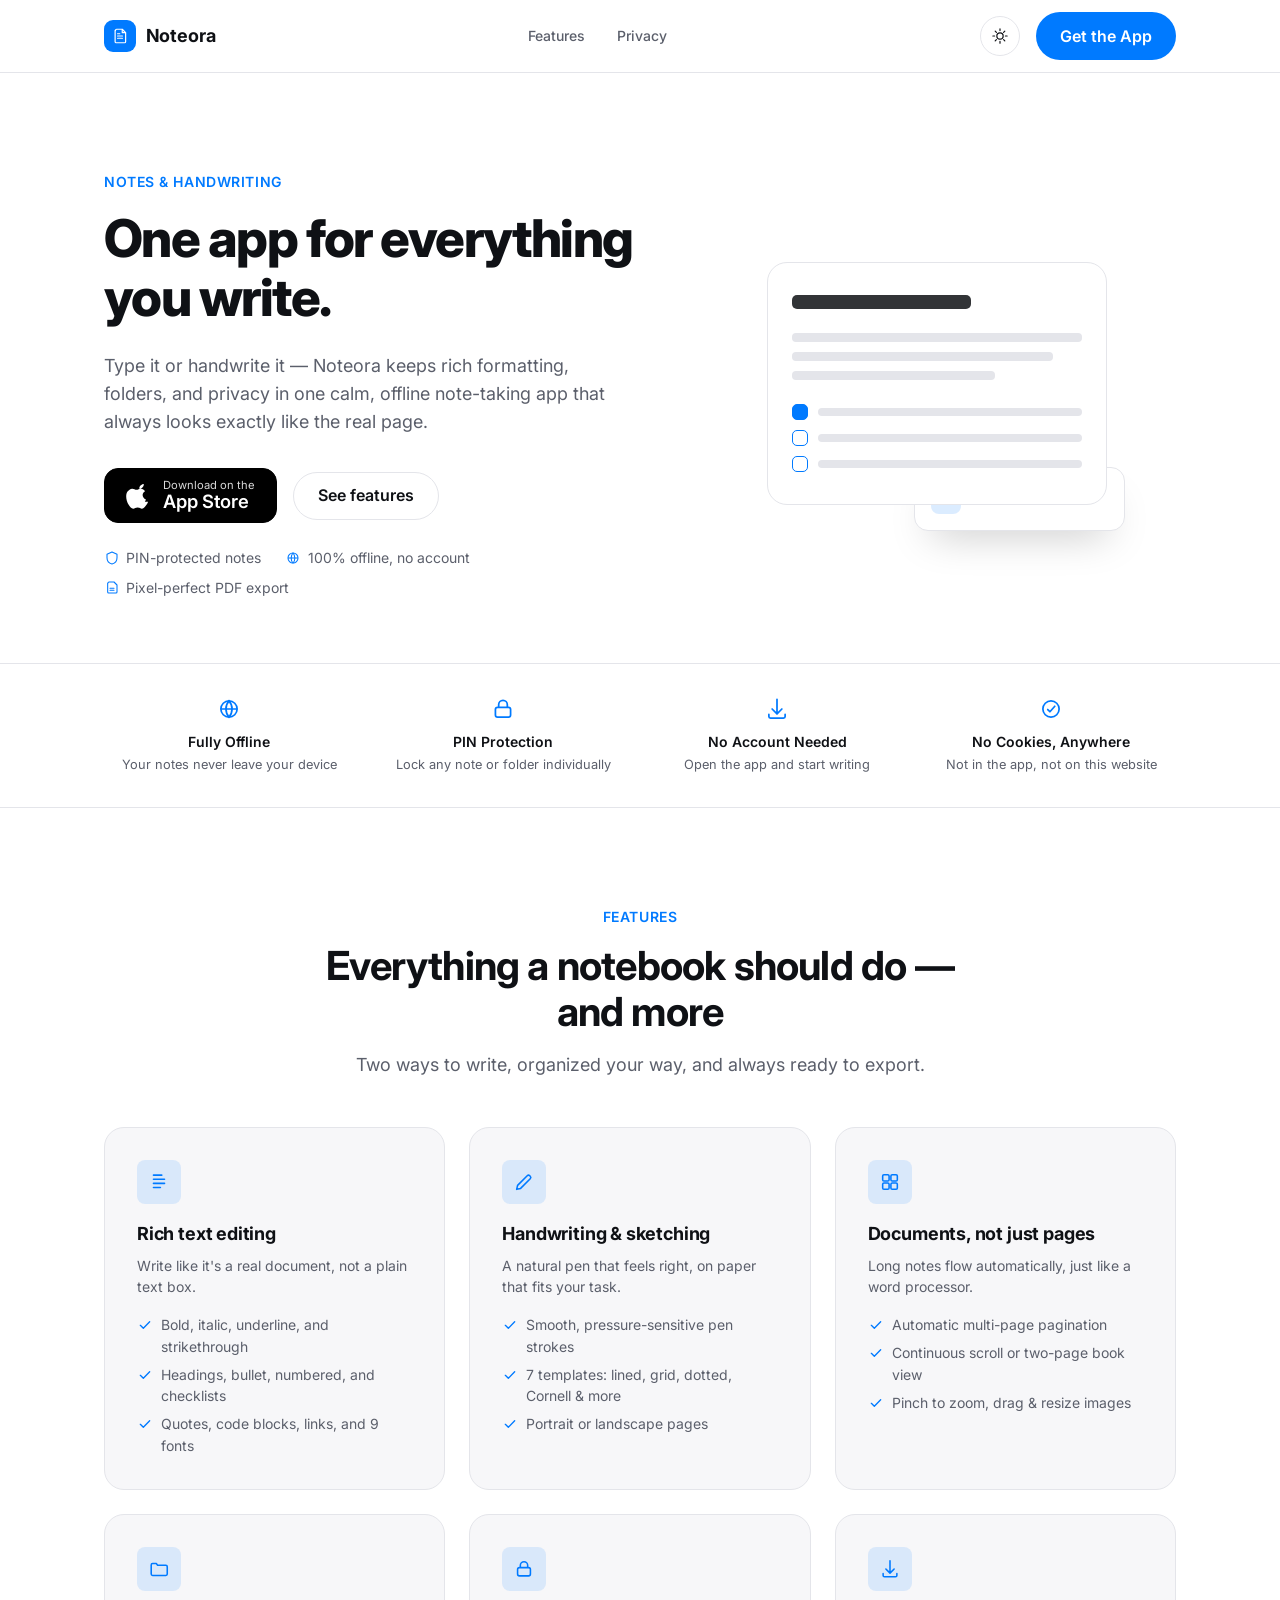
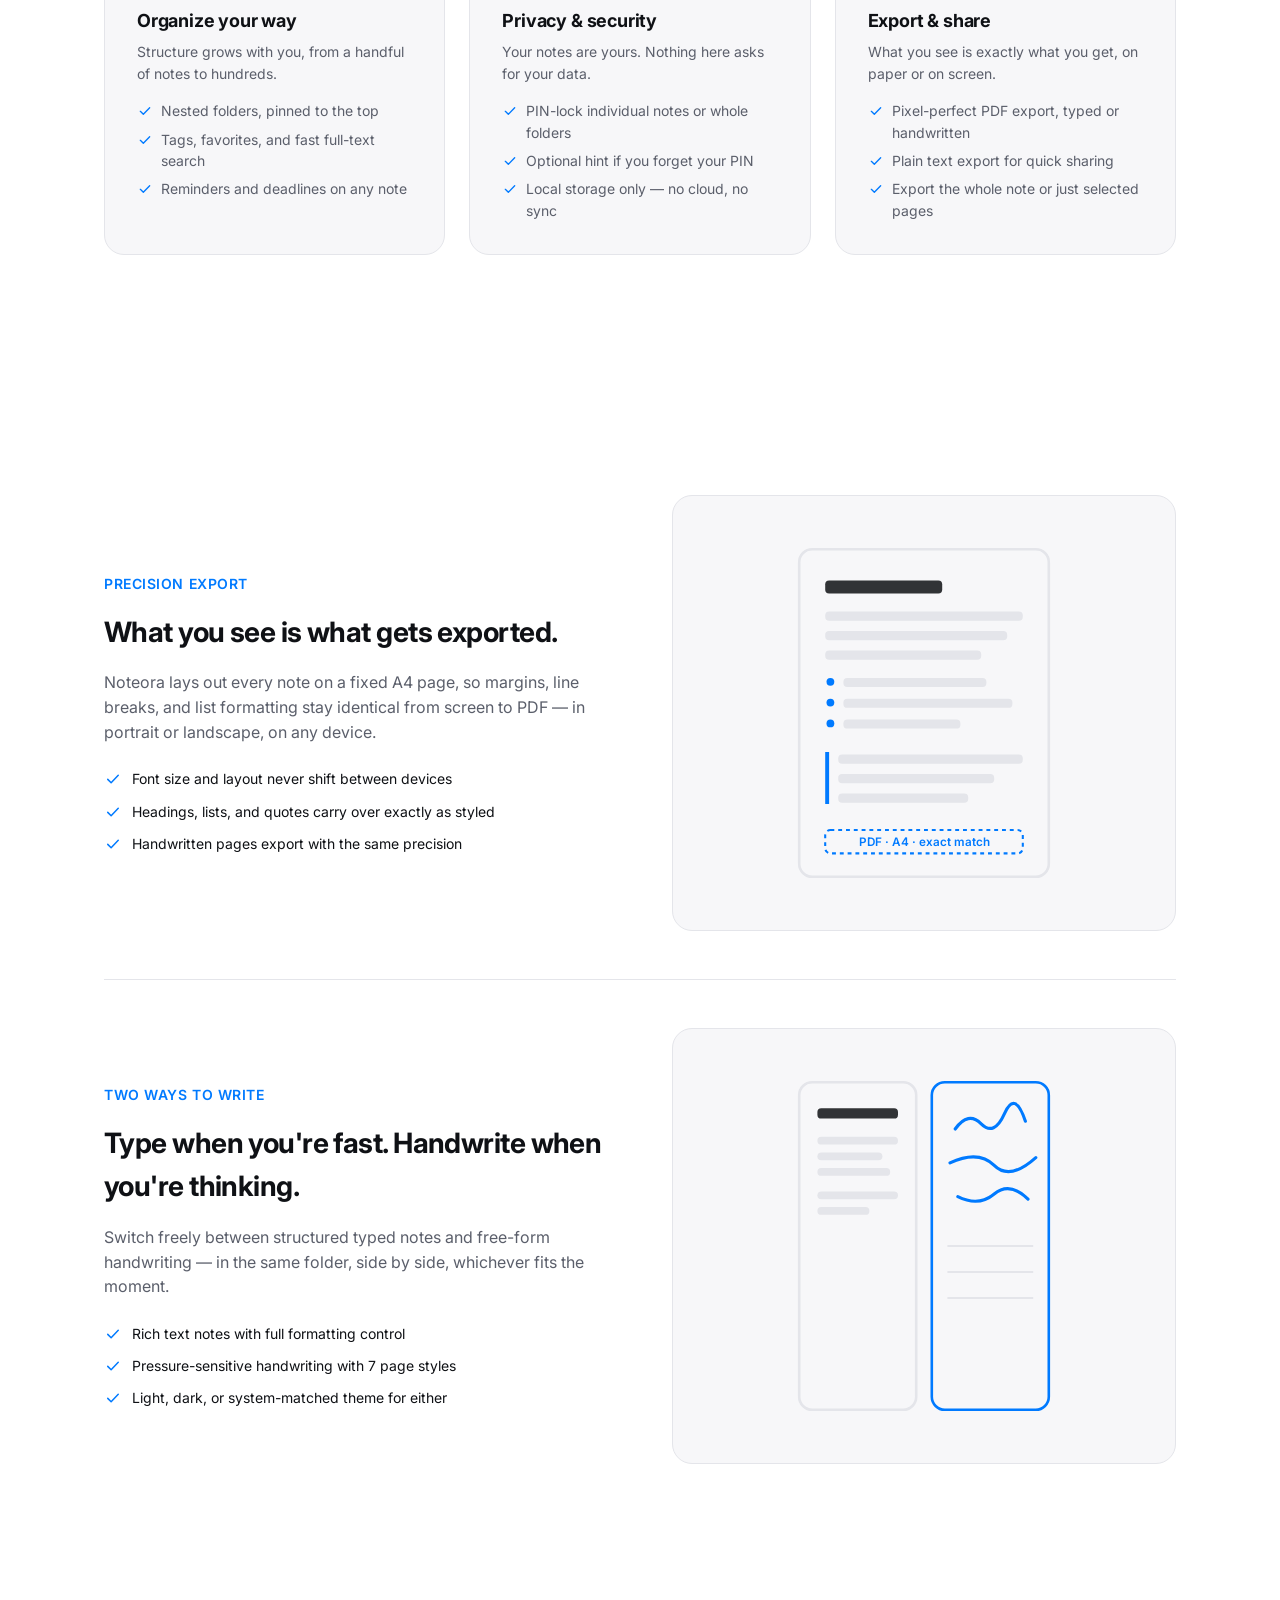
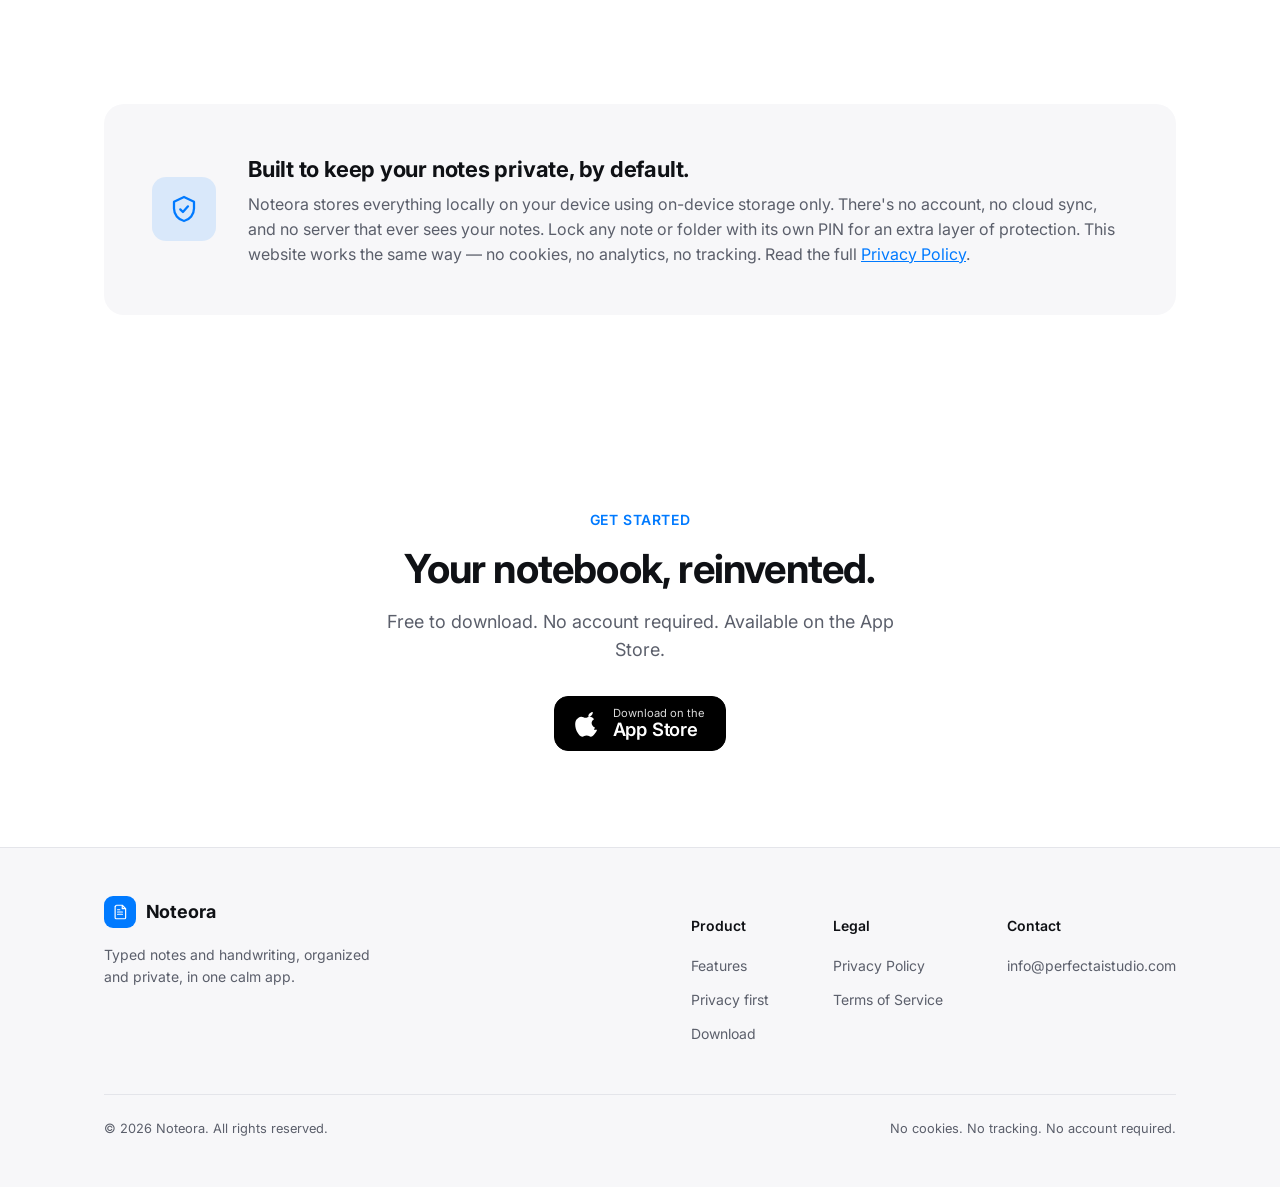
==== website/index.html @ 9fbb55bf "Add files via upload" ====
<!DOCTYPE html>
<html lang="en">
<head>
  <meta charset="UTF-8">
  <meta name="viewport" content="width=device-width, initial-scale=1">
  <title>Noteora — Notes & Handwriting, Done Right</title>
  <meta name="description" content="Noteora is a private, offline note-taking app for typed notes and handwriting. Rich formatting, folders, PIN protection, and pixel-perfect PDF export. No account, no cloud, no cookies.">
  <link rel="preconnect" href="https://fonts.googleapis.com">
  <link rel="preconnect" href="https://fonts.gstatic.com" crossorigin>
  <link href="https://fonts.googleapis.com/css2?family=Inter:wght@400;500;600;700;800&display=swap" rel="stylesheet">
  <link rel="stylesheet" href="css/style.css">
  <link rel="icon" href="data:,">
</head>
<body>
  <a class="skip-link" href="#main">Skip to content</a>

  <header class="site-header">
    <div class="container nav">
      <a class="brand" href="index.html" aria-label="Noteora home">
        <span class="mark" aria-hidden="true">
          <svg width="18" height="18" viewBox="0 0 24 24" fill="none" xmlns="http://www.w3.org/2000/svg">
            <path d="M6 4.5C6 3.67 6.67 3 7.5 3H15l4.5 4.5V19.5c0 .83-.67 1.5-1.5 1.5h-11c-.83 0-1.5-.67-1.5-1.5v-15Z" stroke="currentColor" stroke-width="1.6" stroke-linejoin="round"/>
            <path d="M15 3v4.5h4.5" stroke="currentColor" stroke-width="1.6" stroke-linejoin="round"/>
            <path d="M8.75 12h6.5M8.75 15h6.5M8.75 9h3" stroke="currentColor" stroke-width="1.6" stroke-linecap="round"/>
          </svg>
        </span>
        Noteora
      </a>

      <nav class="nav-links" aria-label="Primary">
        <a href="#features">Features</a>
        <a href="#privacy">Privacy</a>
      </nav>

      <div class="nav-actions">
        <button class="theme-toggle" data-theme-toggle type="button" aria-label="Toggle dark mode">
          <svg class="icon-sun" width="18" height="18" viewBox="0 0 24 24" fill="none" xmlns="http://www.w3.org/2000/svg"><circle cx="12" cy="12" r="4.2" stroke="currentColor" stroke-width="1.6"/><path d="M12 2.5v2.3M12 19.2v2.3M21.5 12h-2.3M4.8 12H2.5M18.4 5.6l-1.6 1.6M7.2 16.8l-1.6 1.6M18.4 18.4l-1.6-1.6M7.2 7.2 5.6 5.6" stroke="currentColor" stroke-width="1.6" stroke-linecap="round"/></svg>
          <svg class="icon-moon" width="18" height="18" viewBox="0 0 24 24" fill="none" xmlns="http://www.w3.org/2000/svg"><path d="M20 14.5A8.5 8.5 0 1 1 9.5 4a7 7 0 0 0 10.5 10.5Z" stroke="currentColor" stroke-width="1.6" stroke-linejoin="round"/></svg>
        </button>
        <a class="btn btn-primary" href="#download">Get the App</a>
        <button class="nav-toggle" data-nav-toggle type="button" aria-label="Open menu" aria-expanded="false">
          <svg width="20" height="20" viewBox="0 0 24 24" fill="none" xmlns="http://www.w3.org/2000/svg"><path d="M4 6h16M4 12h16M4 18h16" stroke="currentColor" stroke-width="1.8" stroke-linecap="round"/></svg>
        </button>
      </div>
    </div>
  </header>

  <main id="main">

    <!-- ============================== HERO ============================== -->
    <section class="hero">
      <div class="container hero-grid">
        <div class="hero-copy">
          <span class="eyebrow">Notes &amp; Handwriting</span>
          <h1>One app for everything you write.</h1>
          <p class="hero-sub">
            Type it or handwrite it — Noteora keeps rich formatting, folders, and privacy
            in one calm, offline note-taking app that always looks exactly like the real page.
          </p>

          <div class="hero-actions" id="download">
            <a class="store-badge" href="#" aria-label="Download Noteora on the App Store">
              <svg width="26" height="26" viewBox="0 0 24 24" fill="currentColor" xmlns="http://www.w3.org/2000/svg" aria-hidden="true">
                <path d="M16.365 1.43c0 1.14-.475 2.05-1.19 2.71-.79.73-1.86 1.29-2.9 1.2-.13-1.09.47-2.25 1.15-2.94.79-.8 2.02-1.38 2.94-1.4.02.14.001.28 0 .43ZM20.4 17.2c-.55 1.27-.82 1.83-1.53 2.95-.99 1.56-2.39 3.5-4.12 3.51-1.54.02-1.94-1-4.03-.99-2.1.01-2.53 1.01-4.07.99-1.73-.02-3.06-1.77-4.05-3.33-2.77-4.35-3.07-9.46-1.36-12.18C2.4 6.4 3.99 5.23 5.7 5.2c1.63-.03 2.65 1.1 4.03 1.1 1.37 0 2.35-1.1 4.03-1.06 1.75.03 2.9.83 3.83 2.26-3.37 1.85-2.82 6.36.81 7.7-.36 1.05-.6 1.6-1 2.0Z"/>
              </svg>
              <span class="store-text">
                <small>Download on the</small>
                <strong>App Store</strong>
              </span>
            </a>
            <a class="btn btn-ghost" href="#features">See features</a>
          </div>

          <ul class="hero-meta">
            <li>
              <svg viewBox="0 0 24 24" fill="none" xmlns="http://www.w3.org/2000/svg"><path d="M12 3 4.5 6.5v5.2c0 4.4 3.1 8.3 7.5 9.3 4.4-1 7.5-4.9 7.5-9.3V6.5L12 3Z" stroke="currentColor" stroke-width="1.6" stroke-linejoin="round"/></svg>
              PIN-protected notes
            </li>
            <li>
              <svg viewBox="0 0 24 24" fill="none" xmlns="http://www.w3.org/2000/svg"><path d="M4.5 12a7.5 7.5 0 1 1 15 0 7.5 7.5 0 0 1-15 0Z" stroke="currentColor" stroke-width="1.6"/><path d="M4.5 12h15M12 4.5c1.8 2 2.8 4.8 2.8 7.5s-1 5.5-2.8 7.5c-1.8-2-2.8-4.8-2.8-7.5s1-5.5 2.8-7.5Z" stroke="currentColor" stroke-width="1.6"/></svg>
              100% offline, no account
            </li>
            <li>
              <svg viewBox="0 0 24 24" fill="none" xmlns="http://www.w3.org/2000/svg"><path d="M6 4.5c0-.83.67-1.5 1.5-1.5H15l4.5 4.5v10.5c0 .83-.67 1.5-1.5 1.5h-11c-.83 0-1.5-.67-1.5-1.5v-13.5Z" stroke="currentColor" stroke-width="1.6" stroke-linejoin="round"/><path d="M9 12.5h6M9 15.5h6" stroke="currentColor" stroke-width="1.6" stroke-linecap="round"/></svg>
              Pixel-perfect PDF export
            </li>
          </ul>
        </div>

        <div class="hero-visual" aria-hidden="true">
          <div class="mock-frame">
            <div class="mock-card">
              <div class="mock-title"></div>
              <div class="mock-line w-100"></div>
              <div class="mock-line w-90"></div>
              <div class="mock-line w-70"></div>
              <div class="mock-checklist">
                <div class="mock-check-item">
                  <span class="mock-check-box done"></span>
                  <span class="mock-check-line" style="width:60%"></span>
                </div>
                <div class="mock-check-item">
                  <span class="mock-check-box"></span>
                  <span class="mock-check-line" style="width:80%"></span>
                </div>
                <div class="mock-check-item">
                  <span class="mock-check-box"></span>
                  <span class="mock-check-line" style="width:45%"></span>
                </div>
              </div>
            </div>
            <div class="mock-card-2">
              <div class="pin-row">
                <span class="pin-icon">
                  <svg width="16" height="16" viewBox="0 0 24 24" fill="none" xmlns="http://www.w3.org/2000/svg"><rect x="5" y="10.5" width="14" height="9" rx="2" stroke="currentColor" stroke-width="1.6"/><path d="M8 10.5V8a4 4 0 0 1 8 0v2.5" stroke="currentColor" stroke-width="1.6"/></svg>
                </span>
                <span class="pin-copy">
                  <span class="t"></span>
                  <span class="s"></span>
                </span>
              </div>
            </div>
          </div>
        </div>
      </div>
    </section>

    <!-- ============================== TRUST BAR ============================== -->
    <section class="trust-bar">
      <div class="container trust-grid">
        <div class="trust-item">
          <svg viewBox="0 0 24 24" fill="none" xmlns="http://www.w3.org/2000/svg"><path d="M4.5 12a7.5 7.5 0 1 1 15 0 7.5 7.5 0 0 1-15 0Z" stroke="currentColor" stroke-width="1.6"/><path d="M4.5 12h15M12 4.5c1.8 2 2.8 4.8 2.8 7.5s-1 5.5-2.8 7.5c-1.8-2-2.8-4.8-2.8-7.5s1-5.5 2.8-7.5Z" stroke="currentColor" stroke-width="1.6"/></svg>
          <div class="t">Fully Offline</div>
          <div class="s">Your notes never leave your device</div>
        </div>
        <div class="trust-item">
          <svg viewBox="0 0 24 24" fill="none" xmlns="http://www.w3.org/2000/svg"><rect x="5" y="10.5" width="14" height="9" rx="2" stroke="currentColor" stroke-width="1.6"/><path d="M8 10.5V8a4 4 0 0 1 8 0v2.5" stroke="currentColor" stroke-width="1.6"/></svg>
          <div class="t">PIN Protection</div>
          <div class="s">Lock any note or folder individually</div>
        </div>
        <div class="trust-item">
          <svg viewBox="0 0 24 24" fill="none" xmlns="http://www.w3.org/2000/svg"><path d="M12 3v13.5M12 16.5 7.5 12M12 16.5 16.5 12" stroke="currentColor" stroke-width="1.6" stroke-linecap="round" stroke-linejoin="round"/><path d="M4.5 17v2c0 .83.67 1.5 1.5 1.5h12c.83 0 1.5-.67 1.5-1.5v-2" stroke="currentColor" stroke-width="1.6" stroke-linecap="round"/></svg>
          <div class="t">No Account Needed</div>
          <div class="s">Open the app and start writing</div>
        </div>
        <div class="trust-item">
          <svg viewBox="0 0 24 24" fill="none" xmlns="http://www.w3.org/2000/svg"><path d="M9 12.5 11 14.5 15.5 9.5" stroke="currentColor" stroke-width="1.6" stroke-linecap="round" stroke-linejoin="round"/><path d="M4.5 12a7.5 7.5 0 1 1 15 0 7.5 7.5 0 0 1-15 0Z" stroke="currentColor" stroke-width="1.6"/></svg>
          <div class="t">No Cookies, Anywhere</div>
          <div class="s">Not in the app, not on this website</div>
        </div>
      </div>
    </section>

    <!-- ============================== FEATURES ============================== -->
    <section id="features">
      <div class="container">
        <div class="section-head center">
          <span class="eyebrow">Features</span>
          <h2>Everything a notebook should do — and more</h2>
          <p class="section-sub">Two ways to write, organized your way, and always ready to export.</p>
        </div>

        <div class="feature-grid">

          <div class="feature-card">
            <span class="feature-icon">
              <svg viewBox="0 0 24 24" fill="none" xmlns="http://www.w3.org/2000/svg"><path d="M6 4.5h9M6 9h12M6 13.5h12M6 18h7.5" stroke="currentColor" stroke-width="1.8" stroke-linecap="round"/></svg>
            </span>
            <h3>Rich text editing</h3>
            <p>Write like it's a real document, not a plain text box.</p>
            <ul>
              <li><svg viewBox="0 0 24 24" fill="none"><path d="M5 12.5 9.5 17 19 7" stroke="currentColor" stroke-width="2" stroke-linecap="round" stroke-linejoin="round"/></svg>Bold, italic, underline, and strikethrough</li>
              <li><svg viewBox="0 0 24 24" fill="none"><path d="M5 12.5 9.5 17 19 7" stroke="currentColor" stroke-width="2" stroke-linecap="round" stroke-linejoin="round"/></svg>Headings, bullet, numbered, and checklists</li>
              <li><svg viewBox="0 0 24 24" fill="none"><path d="M5 12.5 9.5 17 19 7" stroke="currentColor" stroke-width="2" stroke-linecap="round" stroke-linejoin="round"/></svg>Quotes, code blocks, links, and 9 fonts</li>
            </ul>
          </div>

          <div class="feature-card">
            <span class="feature-icon">
              <svg viewBox="0 0 24 24" fill="none" xmlns="http://www.w3.org/2000/svg"><path d="M4 20 5 15.7 15.5 5.2a2 2 0 0 1 2.8 0l.5.5a2 2 0 0 1 0 2.8L8.3 19 4 20Z" stroke="currentColor" stroke-width="1.7" stroke-linejoin="round"/></svg>
            </span>
            <h3>Handwriting &amp; sketching</h3>
            <p>A natural pen that feels right, on paper that fits your task.</p>
            <ul>
              <li><svg viewBox="0 0 24 24" fill="none"><path d="M5 12.5 9.5 17 19 7" stroke="currentColor" stroke-width="2" stroke-linecap="round" stroke-linejoin="round"/></svg>Smooth, pressure-sensitive pen strokes</li>
              <li><svg viewBox="0 0 24 24" fill="none"><path d="M5 12.5 9.5 17 19 7" stroke="currentColor" stroke-width="2" stroke-linecap="round" stroke-linejoin="round"/></svg>7 templates: lined, grid, dotted, Cornell &amp; more</li>
              <li><svg viewBox="0 0 24 24" fill="none"><path d="M5 12.5 9.5 17 19 7" stroke="currentColor" stroke-width="2" stroke-linecap="round" stroke-linejoin="round"/></svg>Portrait or landscape pages</li>
            </ul>
          </div>

          <div class="feature-card">
            <span class="feature-icon">
              <svg viewBox="0 0 24 24" fill="none" xmlns="http://www.w3.org/2000/svg"><rect x="4" y="4" width="7" height="7" rx="1.4" stroke="currentColor" stroke-width="1.7"/><rect x="13" y="4" width="7" height="7" rx="1.4" stroke="currentColor" stroke-width="1.7"/><rect x="4" y="13" width="7" height="7" rx="1.4" stroke="currentColor" stroke-width="1.7"/><rect x="13" y="13" width="7" height="7" rx="1.4" stroke="currentColor" stroke-width="1.7"/></svg>
            </span>
            <h3>Documents, not just pages</h3>
            <p>Long notes flow automatically, just like a word processor.</p>
            <ul>
              <li><svg viewBox="0 0 24 24" fill="none"><path d="M5 12.5 9.5 17 19 7" stroke="currentColor" stroke-width="2" stroke-linecap="round" stroke-linejoin="round"/></svg>Automatic multi-page pagination</li>
              <li><svg viewBox="0 0 24 24" fill="none"><path d="M5 12.5 9.5 17 19 7" stroke="currentColor" stroke-width="2" stroke-linecap="round" stroke-linejoin="round"/></svg>Continuous scroll or two-page book view</li>
              <li><svg viewBox="0 0 24 24" fill="none"><path d="M5 12.5 9.5 17 19 7" stroke="currentColor" stroke-width="2" stroke-linecap="round" stroke-linejoin="round"/></svg>Pinch to zoom, drag &amp; resize images</li>
            </ul>
          </div>

          <div class="feature-card">
            <span class="feature-icon">
              <svg viewBox="0 0 24 24" fill="none" xmlns="http://www.w3.org/2000/svg"><path d="M3.5 7.5c0-.83.67-1.5 1.5-1.5h4l1.5 2h9c.83 0 1.5.67 1.5 1.5v8c0 .83-.67 1.5-1.5 1.5H5c-.83 0-1.5-.67-1.5-1.5v-10Z" stroke="currentColor" stroke-width="1.7" stroke-linejoin="round"/></svg>
            </span>
            <h3>Organize your way</h3>
            <p>Structure grows with you, from a handful of notes to hundreds.</p>
            <ul>
              <li><svg viewBox="0 0 24 24" fill="none"><path d="M5 12.5 9.5 17 19 7" stroke="currentColor" stroke-width="2" stroke-linecap="round" stroke-linejoin="round"/></svg>Nested folders, pinned to the top</li>
              <li><svg viewBox="0 0 24 24" fill="none"><path d="M5 12.5 9.5 17 19 7" stroke="currentColor" stroke-width="2" stroke-linecap="round" stroke-linejoin="round"/></svg>Tags, favorites, and fast full-text search</li>
              <li><svg viewBox="0 0 24 24" fill="none"><path d="M5 12.5 9.5 17 19 7" stroke="currentColor" stroke-width="2" stroke-linecap="round" stroke-linejoin="round"/></svg>Reminders and deadlines on any note</li>
            </ul>
          </div>

          <div class="feature-card">
            <span class="feature-icon">
              <svg viewBox="0 0 24 24" fill="none" xmlns="http://www.w3.org/2000/svg"><rect x="5" y="10.5" width="14" height="9" rx="2" stroke="currentColor" stroke-width="1.7"/><path d="M8 10.5V8a4 4 0 0 1 8 0v2.5" stroke="currentColor" stroke-width="1.7"/></svg>
            </span>
            <h3>Privacy &amp; security</h3>
            <p>Your notes are yours. Nothing here asks for your data.</p>
            <ul>
              <li><svg viewBox="0 0 24 24" fill="none"><path d="M5 12.5 9.5 17 19 7" stroke="currentColor" stroke-width="2" stroke-linecap="round" stroke-linejoin="round"/></svg>PIN-lock individual notes or whole folders</li>
              <li><svg viewBox="0 0 24 24" fill="none"><path d="M5 12.5 9.5 17 19 7" stroke="currentColor" stroke-width="2" stroke-linecap="round" stroke-linejoin="round"/></svg>Optional hint if you forget your PIN</li>
              <li><svg viewBox="0 0 24 24" fill="none"><path d="M5 12.5 9.5 17 19 7" stroke="currentColor" stroke-width="2" stroke-linecap="round" stroke-linejoin="round"/></svg>Local storage only — no cloud, no sync</li>
            </ul>
          </div>

          <div class="feature-card">
            <span class="feature-icon">
              <svg viewBox="0 0 24 24" fill="none" xmlns="http://www.w3.org/2000/svg"><path d="M12 3v13.5M12 16.5 7.5 12M12 16.5 16.5 12" stroke="currentColor" stroke-width="1.7" stroke-linecap="round" stroke-linejoin="round"/><path d="M4.5 17v2c0 .83.67 1.5 1.5 1.5h12c.83 0 1.5-.67 1.5-1.5v-2" stroke="currentColor" stroke-width="1.7" stroke-linecap="round"/></svg>
            </span>
            <h3>Export &amp; share</h3>
            <p>What you see is exactly what you get, on paper or on screen.</p>
            <ul>
              <li><svg viewBox="0 0 24 24" fill="none"><path d="M5 12.5 9.5 17 19 7" stroke="currentColor" stroke-width="2" stroke-linecap="round" stroke-linejoin="round"/></svg>Pixel-perfect PDF export, typed or handwritten</li>
              <li><svg viewBox="0 0 24 24" fill="none"><path d="M5 12.5 9.5 17 19 7" stroke="currentColor" stroke-width="2" stroke-linecap="round" stroke-linejoin="round"/></svg>Plain text export for quick sharing</li>
              <li><svg viewBox="0 0 24 24" fill="none"><path d="M5 12.5 9.5 17 19 7" stroke="currentColor" stroke-width="2" stroke-linecap="round" stroke-linejoin="round"/></svg>Export the whole note or just selected pages</li>
            </ul>
          </div>

        </div>
      </div>
    </section>

    <!-- ============================== SPOTLIGHT ============================== -->
    <section>
      <div class="container">

        <div class="spotlight-row">
          <div class="spotlight-copy">
            <span class="eyebrow">Precision Export</span>
            <h3>What you see is what gets exported.</h3>
            <p>
              Noteora lays out every note on a fixed A4 page, so margins, line breaks, and
              list formatting stay identical from screen to PDF — in portrait or landscape,
              on any device.
            </p>
            <ul>
              <li>
                <svg viewBox="0 0 24 24" fill="none"><path d="M5 12.5 9.5 17 19 7" stroke="currentColor" stroke-width="2" stroke-linecap="round" stroke-linejoin="round"/></svg>
                Font size and layout never shift between devices
              </li>
              <li>
                <svg viewBox="0 0 24 24" fill="none"><path d="M5 12.5 9.5 17 19 7" stroke="currentColor" stroke-width="2" stroke-linecap="round" stroke-linejoin="round"/></svg>
                Headings, lists, and quotes carry over exactly as styled
              </li>
              <li>
                <svg viewBox="0 0 24 24" fill="none"><path d="M5 12.5 9.5 17 19 7" stroke="currentColor" stroke-width="2" stroke-linecap="round" stroke-linejoin="round"/></svg>
                Handwritten pages export with the same precision
              </li>
            </ul>
          </div>
          <div class="spotlight-visual">
            <svg viewBox="0 0 200 260" xmlns="http://www.w3.org/2000/svg" aria-hidden="true">
              <rect x="4" y="4" width="192" height="252" rx="10" fill="none" stroke="var(--color-border)" stroke-width="2"/>
              <rect x="24" y="28" width="90" height="10" rx="3" fill="var(--color-fg)" opacity="0.85"/>
              <rect x="24" y="52" width="152" height="7" rx="3" fill="var(--color-border)"/>
              <rect x="24" y="67" width="140" height="7" rx="3" fill="var(--color-border)"/>
              <rect x="24" y="82" width="120" height="7" rx="3" fill="var(--color-border)"/>
              <circle cx="28" cy="106" r="3" fill="var(--color-primary)"/>
              <rect x="38" y="103" width="110" height="7" rx="3" fill="var(--color-border)"/>
              <circle cx="28" cy="122" r="3" fill="var(--color-primary)"/>
              <rect x="38" y="119" width="130" height="7" rx="3" fill="var(--color-border)"/>
              <circle cx="28" cy="138" r="3" fill="var(--color-primary)"/>
              <rect x="38" y="135" width="90" height="7" rx="3" fill="var(--color-border)"/>
              <rect x="24" y="160" width="3" height="40" fill="var(--color-primary)"/>
              <rect x="34" y="162" width="142" height="7" rx="3" fill="var(--color-border)"/>
              <rect x="34" y="177" width="120" height="7" rx="3" fill="var(--color-border)"/>
              <rect x="34" y="192" width="100" height="7" rx="3" fill="var(--color-border)"/>
              <rect x="24" y="220" width="152" height="18" rx="4" fill="none" stroke="var(--color-primary)" stroke-width="1.6" stroke-dasharray="3 3"/>
              <text x="100" y="232" text-anchor="middle" font-size="9" font-family="Inter, sans-serif" fill="var(--color-primary)" font-weight="600">PDF · A4 · exact match</text>
            </svg>
          </div>
        </div>

        <div class="spotlight-row reverse">
          <div class="spotlight-copy">
            <span class="eyebrow">Two Ways To Write</span>
            <h3>Type when you're fast. Handwrite when you're thinking.</h3>
            <p>
              Switch freely between structured typed notes and free-form handwriting —
              in the same folder, side by side, whichever fits the moment.
            </p>
            <ul>
              <li>
                <svg viewBox="0 0 24 24" fill="none"><path d="M5 12.5 9.5 17 19 7" stroke="currentColor" stroke-width="2" stroke-linecap="round" stroke-linejoin="round"/></svg>
                Rich text notes with full formatting control
              </li>
              <li>
                <svg viewBox="0 0 24 24" fill="none"><path d="M5 12.5 9.5 17 19 7" stroke="currentColor" stroke-width="2" stroke-linecap="round" stroke-linejoin="round"/></svg>
                Pressure-sensitive handwriting with 7 page styles
              </li>
              <li>
                <svg viewBox="0 0 24 24" fill="none"><path d="M5 12.5 9.5 17 19 7" stroke="currentColor" stroke-width="2" stroke-linecap="round" stroke-linejoin="round"/></svg>
                Light, dark, or system-matched theme for either
              </li>
            </ul>
          </div>
          <div class="spotlight-visual">
            <svg viewBox="0 0 200 260" xmlns="http://www.w3.org/2000/svg" aria-hidden="true">
              <rect x="4" y="4" width="90" height="252" rx="10" fill="none" stroke="var(--color-border)" stroke-width="2"/>
              <rect x="18" y="24" width="62" height="8" rx="3" fill="var(--color-fg)" opacity="0.85"/>
              <rect x="18" y="46" width="62" height="6" rx="3" fill="var(--color-border)"/>
              <rect x="18" y="58" width="50" height="6" rx="3" fill="var(--color-border)"/>
              <rect x="18" y="70" width="56" height="6" rx="3" fill="var(--color-border)"/>
              <rect x="18" y="88" width="62" height="6" rx="3" fill="var(--color-border)"/>
              <rect x="18" y="100" width="40" height="6" rx="3" fill="var(--color-border)"/>
              <rect x="106" y="4" width="90" height="252" rx="10" fill="none" stroke="var(--color-primary)" stroke-width="2"/>
              <path d="M124 40q10-14 20-4t18-8 16 6" stroke="var(--color-primary)" stroke-width="2.4" fill="none" stroke-linecap="round"/>
              <path d="M120 66q22-10 34 2t32-6" stroke="var(--color-primary)" stroke-width="2.4" fill="none" stroke-linecap="round"/>
              <path d="M126 92q16 8 28-2t26 4" stroke="var(--color-primary)" stroke-width="2.4" fill="none" stroke-linecap="round"/>
              <line x1="118" y1="130" x2="184" y2="130" stroke="var(--color-border)" stroke-width="1.4"/>
              <line x1="118" y1="150" x2="184" y2="150" stroke="var(--color-border)" stroke-width="1.4"/>
              <line x1="118" y1="170" x2="184" y2="170" stroke="var(--color-border)" stroke-width="1.4"/>
            </svg>
          </div>
        </div>

      </div>
    </section>

    <!-- ============================== PRIVACY ============================== -->
    <section id="privacy">
      <div class="container">
        <div class="privacy-banner">
          <span class="privacy-icon" aria-hidden="true">
            <svg viewBox="0 0 24 24" fill="none" xmlns="http://www.w3.org/2000/svg"><path d="M12 3 4.5 6.5v5.2c0 4.4 3.1 8.3 7.5 9.3 4.4-1 7.5-4.9 7.5-9.3V6.5L12 3Z" stroke="currentColor" stroke-width="1.7" stroke-linejoin="round"/><path d="M9.2 12.3 11.2 14.3 15 10" stroke="currentColor" stroke-width="1.7" stroke-linecap="round" stroke-linejoin="round"/></svg>
          </span>
          <div>
            <h3>Built to keep your notes private, by default.</h3>
            <p>
              Noteora stores everything locally on your device using on-device storage only.
              There's no account, no cloud sync, and no server that ever sees your notes.
              Lock any note or folder with its own PIN for an extra layer of protection.
              This website works the same way — no cookies, no analytics, no tracking.
              Read the full <a href="privacy.html" style="color: var(--color-primary); text-decoration: underline;">Privacy Policy</a>.
            </p>
          </div>
        </div>
      </div>
    </section>

    <!-- ============================== FINAL CTA ============================== -->
    <section class="final-cta">
      <div class="container">
        <span class="eyebrow">Get Started</span>
        <h2>Your notebook, reinvented.</h2>
        <p class="section-sub">Free to download. No account required. Available on the App Store.</p>
        <div class="hero-actions">
          <a class="store-badge" href="#" aria-label="Download Noteora on the App Store">
            <svg width="26" height="26" viewBox="0 0 24 24" fill="currentColor" xmlns="http://www.w3.org/2000/svg" aria-hidden="true">
              <path d="M16.365 1.43c0 1.14-.475 2.05-1.19 2.71-.79.73-1.86 1.29-2.9 1.2-.13-1.09.47-2.25 1.15-2.94.79-.8 2.02-1.38 2.94-1.4.02.14.001.28 0 .43ZM20.4 17.2c-.55 1.27-.82 1.83-1.53 2.95-.99 1.56-2.39 3.5-4.12 3.51-1.54.02-1.94-1-4.03-.99-2.1.01-2.53 1.01-4.07.99-1.73-.02-3.06-1.77-4.05-3.33-2.77-4.35-3.07-9.46-1.36-12.18C2.4 6.4 3.99 5.23 5.7 5.2c1.63-.03 2.65 1.1 4.03 1.1 1.37 0 2.35-1.1 4.03-1.06 1.75.03 2.9.83 3.83 2.26-3.37 1.85-2.82 6.36.81 7.7-.36 1.05-.6 1.6-1 2.0Z"/>
            </svg>
            <span class="store-text">
              <small>Download on the</small>
              <strong>App Store</strong>
            </span>
          </a>
        </div>
      </div>
    </section>

  </main>

  <footer class="site-footer">
    <div class="container">
      <div class="footer-grid">
        <div class="footer-brand">
          <a class="brand" href="index.html" aria-label="Noteora home">
            <span class="mark" aria-hidden="true">
              <svg width="18" height="18" viewBox="0 0 24 24" fill="none" xmlns="http://www.w3.org/2000/svg">
                <path d="M6 4.5C6 3.67 6.67 3 7.5 3H15l4.5 4.5V19.5c0 .83-.67 1.5-1.5 1.5h-11c-.83 0-1.5-.67-1.5-1.5v-15Z" stroke="currentColor" stroke-width="1.6" stroke-linejoin="round"/>
                <path d="M15 3v4.5h4.5" stroke="currentColor" stroke-width="1.6" stroke-linejoin="round"/>
                <path d="M8.75 12h6.5M8.75 15h6.5M8.75 9h3" stroke="currentColor" stroke-width="1.6" stroke-linecap="round"/>
              </svg>
            </span>
            Noteora
          </a>
          <p>Typed notes and handwriting, organized and private, in one calm app.</p>
        </div>

        <div class="footer-cols">
          <div class="footer-col">
            <h4>Product</h4>
            <ul>
              <li><a href="#features">Features</a></li>
              <li><a href="#privacy">Privacy first</a></li>
              <li><a href="#download">Download</a></li>
            </ul>
          </div>
          <div class="footer-col">
            <h4>Legal</h4>
            <ul>
              <li><a href="privacy.html">Privacy Policy</a></li>
              <li><a href="terms.html">Terms of Service</a></li>
            </ul>
          </div>
          <div class="footer-col">
            <h4>Contact</h4>
            <ul>
              <li><a href="mailto:info@perfectaistudio.com">info@perfectaistudio.com</a></li>
            </ul>
          </div>
        </div>
      </div>

      <div class="footer-bottom">
        <span>&copy; <span id="year">2026</span> Noteora. All rights reserved.</span>
        <span>No cookies. No tracking. No account required.</span>
      </div>
    </div>
  </footer>

  <script src="js/main.js"></script>
  <script>document.getElementById('year').textContent = new Date().getFullYear();</script>
</body>
</html>
---- website/css/style.css ----
/* ==========================================================================
   Noteora — Design Tokens
   Palette matches the app's own iOS system blue (#007AFF) and flat,
   shadow-free surfaces, so the website feels like the same product.
   ========================================================================== */

:root {
  /* Color — light (default) */
  --color-bg: #FFFFFF;
  --color-bg-alt: #F7F7F9;
  --color-surface: #FFFFFF;
  --color-fg: #0F1115;
  --color-fg-muted: #5B5F6B;
  --color-border: #E4E5EA;
  --color-primary: #007AFF;
  --color-primary-hover: #0066D6;
  --color-on-primary: #FFFFFF;
  --color-danger: #FF3B30;
  --color-focus-ring: #007AFF;

  /* Type */
  --font-body: 'Inter', -apple-system, BlinkMacSystemFont, 'Segoe UI', Roboto, sans-serif;
  --fs-sm: 0.875rem;
  --fs-base: 1rem;
  --fs-md: 1.125rem;
  --fs-lg: 1.375rem;
  --fs-xl: 1.75rem;
  --fs-2xl: 2.5rem;
  --fs-3xl: 3.25rem;
  --lh-tight: 1.15;
  --lh-normal: 1.55;

  /* Spacing (8px rhythm) */
  --space-1: 0.5rem;
  --space-2: 1rem;
  --space-3: 1.5rem;
  --space-4: 2rem;
  --space-5: 3rem;
  --space-6: 4rem;
  --space-7: 6rem;
  --space-8: 8rem;

  /* Shape / motion */
  --radius-sm: 8px;
  --radius-md: 14px;
  --radius-lg: 20px;
  --radius-pill: 999px;
  --duration: 180ms;
  --ease: cubic-bezier(0.4, 0, 0.2, 1);
  --container: 1120px;
}

:root[data-theme='dark'] {
  --color-bg: #0B0B0D;
  --color-bg-alt: #0F0F12;
  --color-surface: #1A1A1E;
  --color-fg: #F5F5F7;
  --color-fg-muted: #9A9AA2;
  --color-border: #2A2A2F;
  --color-primary: #0A84FF;
  --color-primary-hover: #3AA0FF;
  --color-on-primary: #FFFFFF;
  --color-danger: #FF453A;
  --color-focus-ring: #0A84FF;
}

@media (prefers-color-scheme: dark) {
  :root:not([data-theme='light']) {
    --color-bg: #0B0B0D;
    --color-bg-alt: #0F0F12;
    --color-surface: #1A1A1E;
    --color-fg: #F5F5F7;
    --color-fg-muted: #9A9AA2;
    --color-border: #2A2A2F;
    --color-primary: #0A84FF;
    --color-primary-hover: #3AA0FF;
    --color-on-primary: #FFFFFF;
    --color-danger: #FF453A;
    --color-focus-ring: #0A84FF;
  }
}

/* ==========================================================================
   Reset
   ========================================================================== */

*, *::before, *::after { box-sizing: border-box; }
html { -webkit-text-size-adjust: 100%; }

body {
  margin: 0;
  font-family: var(--font-body);
  font-size: var(--fs-base);
  line-height: var(--lh-normal);
  color: var(--color-fg);
  background: var(--color-bg);
  -webkit-font-smoothing: antialiased;
  transition: background-color var(--duration) var(--ease), color var(--duration) var(--ease);
}

img, svg { display: block; max-width: 100%; }
a { color: inherit; text-decoration: none; }
ul { margin: 0; padding: 0; list-style: none; }
h1, h2, h3, p { margin: 0; }
button { font: inherit; color: inherit; background: none; border: none; }

@media (prefers-reduced-motion: reduce) {
  *, *::before, *::after {
    animation-duration: 0.001ms !important;
    animation-iteration-count: 1 !important;
    transition-duration: 0.001ms !important;
    scroll-behavior: auto !important;
  }
}

/* Focus visibility — never remove, only restyle */
a:focus-visible,
button:focus-visible,
[tabindex]:focus-visible {
  outline: 2px solid var(--color-focus-ring);
  outline-offset: 3px;
  border-radius: 4px;
}

::selection { background: var(--color-primary); color: var(--color-on-primary); }

/* ==========================================================================
   Layout helpers
   ========================================================================== */

.container {
  width: 100%;
  max-width: var(--container);
  margin-inline: auto;
  padding-inline: var(--space-3);
}

.visually-hidden {
  position: absolute;
  width: 1px; height: 1px;
  padding: 0; margin: -1px;
  overflow: hidden;
  clip: rect(0, 0, 0, 0);
  white-space: nowrap;
  border: 0;
}

.skip-link {
  position: absolute;
  left: var(--space-2);
  top: -60px;
  background: var(--color-primary);
  color: var(--color-on-primary);
  padding: var(--space-1) var(--space-2);
  border-radius: var(--radius-sm);
  z-index: 200;
  transition: top var(--duration) var(--ease);
}
.skip-link:focus { top: var(--space-2); }

section { padding-block: var(--space-7); }
@media (max-width: 768px) {
  section { padding-block: var(--space-6); }
}

.eyebrow {
  display: inline-block;
  font-size: var(--fs-sm);
  font-weight: 600;
  letter-spacing: 0.04em;
  text-transform: uppercase;
  color: var(--color-primary);
  margin-bottom: var(--space-2);
}

.section-head {
  max-width: 640px;
  margin-bottom: var(--space-5);
}
.section-head.center { margin-inline: auto; text-align: center; }

h2 {
  font-size: var(--fs-2xl);
  font-weight: 700;
  letter-spacing: -0.02em;
  line-height: var(--lh-tight);
}

.section-sub {
  margin-top: var(--space-2);
  font-size: var(--fs-md);
  color: var(--color-fg-muted);
}

/* ==========================================================================
   Buttons
   ========================================================================== */

.btn {
  display: inline-flex;
  align-items: center;
  justify-content: center;
  gap: 0.5rem;
  min-height: 48px;
  padding: 0 var(--space-3);
  border-radius: var(--radius-pill);
  font-weight: 600;
  font-size: var(--fs-base);
  cursor: pointer;
  transition: background-color var(--duration) var(--ease), color var(--duration) var(--ease), transform var(--duration) var(--ease), border-color var(--duration) var(--ease);
  white-space: nowrap;
}
.btn:active { transform: scale(0.97); }

.btn-primary {
  background: var(--color-primary);
  color: var(--color-on-primary);
}
.btn-primary:hover { background: var(--color-primary-hover); }

.btn-ghost {
  background: transparent;
  color: var(--color-fg);
  border: 1px solid var(--color-border);
}
.btn-ghost:hover { border-color: var(--color-primary); color: var(--color-primary); }

/* App Store badge button */
.store-badge {
  display: inline-flex;
  align-items: center;
  gap: 0.7rem;
  padding: 0.6rem 1.3rem;
  border-radius: var(--radius-md);
  background: #000000;
  color: #FFFFFF;
  border: 1px solid #000000;
  cursor: pointer;
  transition: transform var(--duration) var(--ease), opacity var(--duration) var(--ease);
}
.store-badge:hover { opacity: 0.85; }
.store-badge:active { transform: scale(0.97); }
:root[data-theme='dark'] .store-badge { background: #FFFFFF; color: #000000; border-color: #FFFFFF; }
@media (prefers-color-scheme: dark) {
  :root:not([data-theme='light']) .store-badge { background: #FFFFFF; color: #000000; border-color: #FFFFFF; }
}
.store-badge svg { flex-shrink: 0; }
.store-badge .store-text { text-align: left; line-height: 1.15; }
.store-badge .store-text small { display: block; font-size: 0.7rem; font-weight: 400; opacity: 0.85; }
.store-badge .store-text strong { display: block; font-size: 1.15rem; font-weight: 600; letter-spacing: -0.01em; }

/* ==========================================================================
   Header / Nav
   ========================================================================== */

.site-header {
  position: sticky;
  top: 0;
  z-index: 100;
  background: color-mix(in srgb, var(--color-bg) 88%, transparent);
  backdrop-filter: blur(16px);
  -webkit-backdrop-filter: blur(16px);
  border-bottom: 1px solid var(--color-border);
}

.nav {
  display: flex;
  align-items: center;
  justify-content: space-between;
  height: 72px;
}

.brand {
  display: flex;
  align-items: center;
  gap: 0.6rem;
  font-weight: 700;
  font-size: var(--fs-md);
  letter-spacing: -0.01em;
}
.brand .mark {
  width: 32px; height: 32px;
  border-radius: 9px;
  background: var(--color-primary);
  display: flex; align-items: center; justify-content: center;
  color: #fff;
}

.nav-links {
  display: flex;
  align-items: center;
  gap: var(--space-4);
}
.nav-links a {
  font-size: var(--fs-sm);
  font-weight: 500;
  color: var(--color-fg-muted);
  transition: color var(--duration) var(--ease);
}
.nav-links a:hover { color: var(--color-fg); }

.nav-actions { display: flex; align-items: center; gap: var(--space-2); }

.theme-toggle {
  width: 40px; height: 40px;
  border-radius: 50%;
  display: flex; align-items: center; justify-content: center;
  border: 1px solid var(--color-border);
  cursor: pointer;
  transition: border-color var(--duration) var(--ease);
}
.theme-toggle:hover { border-color: var(--color-primary); }
.theme-toggle svg { width: 18px; height: 18px; }
.theme-toggle .icon-moon { display: none; }
:root[data-theme='dark'] .theme-toggle .icon-sun { display: none; }
:root[data-theme='dark'] .theme-toggle .icon-moon { display: block; }

.nav-toggle {
  display: none;
  width: 40px; height: 40px;
  border-radius: 8px;
  align-items: center;
  justify-content: center;
  cursor: pointer;
}

@media (max-width: 768px) {
  .nav-links {
    position: fixed;
    inset: 72px 0 0 0;
    background: var(--color-bg);
    flex-direction: column;
    align-items: flex-start;
    padding: var(--space-4) var(--space-3);
    gap: var(--space-3);
    transform: translateY(-8px);
    opacity: 0;
    pointer-events: none;
    transition: opacity var(--duration) var(--ease), transform var(--duration) var(--ease);
  }
  .nav-links a { font-size: var(--fs-md); }
  body.nav-open .nav-links {
    opacity: 1;
    transform: translateY(0);
    pointer-events: auto;
  }
  .nav-toggle { display: flex; }
}

/* ==========================================================================
   Hero
   ========================================================================== */

.hero {
  padding-block: var(--space-7) var(--space-6);
}
.hero-grid {
  display: grid;
  grid-template-columns: 1.05fr 0.95fr;
  align-items: center;
  gap: var(--space-6);
}
@media (max-width: 1024px) {
  .hero-grid { grid-template-columns: 1fr; text-align: center; gap: var(--space-5); }
  .hero-copy { order: 1; }
  .hero-visual { order: 2; }
  .hero-actions, .hero-meta { justify-content: center; }
}

.hero h1 {
  font-size: var(--fs-3xl);
  font-weight: 800;
  letter-spacing: -0.03em;
  line-height: var(--lh-tight);
}
@media (max-width: 640px) {
  .hero h1 { font-size: 2.2rem; }
}

.hero-sub {
  margin-top: var(--space-3);
  font-size: var(--fs-md);
  color: var(--color-fg-muted);
  max-width: 560px;
}
@media (max-width: 1024px) { .hero-sub { margin-inline: auto; } }

.hero-actions {
  display: flex;
  flex-wrap: wrap;
  align-items: center;
  gap: var(--space-2);
  margin-top: var(--space-4);
}

.hero-meta {
  display: flex;
  flex-wrap: wrap;
  gap: var(--space-1) var(--space-3);
  margin-top: var(--space-3);
  font-size: var(--fs-sm);
  color: var(--color-fg-muted);
}
.hero-meta li { display: flex; align-items: center; gap: 0.4rem; }
.hero-meta svg { width: 16px; height: 16px; color: var(--color-primary); flex-shrink: 0; }

/* Hero visual: illustrated note card mockup (no real screenshot claimed) */
.hero-visual { display: flex; justify-content: center; }
.mock-frame {
  position: relative;
  width: 100%;
  max-width: 340px;
}
.mock-card {
  background: var(--color-surface);
  border: 1px solid var(--color-border);
  border-radius: var(--radius-lg);
  padding: var(--space-4) var(--space-3);
  position: relative;
  z-index: 2;
}
.mock-card .mock-title {
  height: 14px;
  width: 62%;
  border-radius: 5px;
  background: var(--color-fg);
  opacity: 0.85;
  margin-bottom: var(--space-3);
}
.mock-line { height: 9px; border-radius: 4px; background: var(--color-border); margin-bottom: 10px; }
.mock-line.w-100 { width: 100%; }
.mock-line.w-90 { width: 90%; }
.mock-line.w-70 { width: 70%; }
.mock-checklist { margin-top: var(--space-3); display: flex; flex-direction: column; gap: 10px; }
.mock-check-item { display: flex; align-items: center; gap: 10px; }
.mock-check-box {
  width: 16px; height: 16px;
  border-radius: 5px;
  border: 1.5px solid var(--color-primary);
  flex-shrink: 0;
}
.mock-check-box.done { background: var(--color-primary); position: relative; }
.mock-check-line { height: 8px; border-radius: 4px; background: var(--color-border); flex: 1; }
.mock-card-2 {
  position: absolute;
  right: -18px;
  bottom: -26px;
  width: 62%;
  background: var(--color-surface);
  border: 1px solid var(--color-border);
  border-radius: var(--radius-md);
  padding: var(--space-2);
  z-index: 1;
  box-shadow: 0 20px 40px -18px rgba(0,0,0,0.25);
}
:root[data-theme='dark'] .mock-card-2 { box-shadow: none; }
.mock-card-2 .pin-row { display: flex; align-items: center; gap: 8px; }
.mock-card-2 .pin-icon {
  width: 30px; height: 30px;
  border-radius: 8px;
  background: color-mix(in srgb, var(--color-primary) 14%, transparent);
  color: var(--color-primary);
  display: flex; align-items: center; justify-content: center;
  flex-shrink: 0;
}
.mock-card-2 .pin-copy { flex: 1; }
.mock-card-2 .pin-copy .t { height: 8px; width: 70%; border-radius: 4px; background: var(--color-fg); opacity: 0.8; margin-bottom: 6px; }
.mock-card-2 .pin-copy .s { height: 7px; width: 45%; border-radius: 4px; background: var(--color-border); }

/* ==========================================================================
   Trust bar
   ========================================================================== */

.trust-bar {
  border-top: 1px solid var(--color-border);
  border-bottom: 1px solid var(--color-border);
  padding-block: var(--space-4);
}
.trust-grid {
  display: grid;
  grid-template-columns: repeat(4, 1fr);
  gap: var(--space-3);
  text-align: center;
}
@media (max-width: 768px) {
  .trust-grid { grid-template-columns: repeat(2, 1fr); gap: var(--space-4) var(--space-3); }
}
.trust-item svg { width: 26px; height: 26px; color: var(--color-primary); margin-inline: auto; margin-bottom: 0.6rem; }
.trust-item .t { font-weight: 600; font-size: var(--fs-sm); }
.trust-item .s { font-size: 0.8rem; color: var(--color-fg-muted); margin-top: 2px; }

/* ==========================================================================
   Feature grid
   ========================================================================== */

.feature-grid {
  display: grid;
  grid-template-columns: repeat(3, 1fr);
  gap: var(--space-3);
}
@media (max-width: 1024px) { .feature-grid { grid-template-columns: repeat(2, 1fr); } }
@media (max-width: 640px) { .feature-grid { grid-template-columns: 1fr; } }

.feature-card {
  background: var(--color-bg-alt);
  border: 1px solid var(--color-border);
  border-radius: var(--radius-lg);
  padding: var(--space-4);
  transition: border-color var(--duration) var(--ease), transform var(--duration) var(--ease);
}
.feature-card:hover { border-color: var(--color-primary); transform: translateY(-2px); }

.feature-icon {
  width: 44px; height: 44px;
  border-radius: var(--radius-sm);
  background: color-mix(in srgb, var(--color-primary) 12%, transparent);
  color: var(--color-primary);
  display: flex; align-items: center; justify-content: center;
  margin-bottom: var(--space-2);
}
.feature-icon svg { width: 22px; height: 22px; }

.feature-card h3 {
  font-size: var(--fs-md);
  font-weight: 700;
  letter-spacing: -0.01em;
  margin-bottom: 0.4rem;
}
.feature-card p { color: var(--color-fg-muted); font-size: var(--fs-sm); }

.feature-card ul {
  margin-top: var(--space-2);
  display: flex;
  flex-direction: column;
  gap: 0.4rem;
}
.feature-card li {
  display: flex;
  align-items: flex-start;
  gap: 0.5rem;
  font-size: var(--fs-sm);
  color: var(--color-fg-muted);
}
.feature-card li svg {
  width: 16px; height: 16px;
  color: var(--color-primary);
  flex-shrink: 0;
  margin-top: 3px;
}

/* ==========================================================================
   Spotlight (alternating detail rows)
   ========================================================================== */

.spotlight-row {
  display: grid;
  grid-template-columns: 1fr 1fr;
  gap: var(--space-6);
  align-items: center;
  padding-block: var(--space-5);
}
.spotlight-row:not(:last-child) { border-bottom: 1px solid var(--color-border); }
.spotlight-row.reverse .spotlight-visual { order: 2; }
.spotlight-row.reverse .spotlight-copy { order: 1; }

@media (max-width: 900px) {
  .spotlight-row, .spotlight-row.reverse { grid-template-columns: 1fr; }
  .spotlight-row.reverse .spotlight-visual,
  .spotlight-row.reverse .spotlight-copy,
  .spotlight-visual, .spotlight-copy { order: initial; }
  .spotlight-visual { order: -1; }
}

.spotlight-copy h3 { font-size: var(--fs-xl); font-weight: 700; letter-spacing: -0.02em; margin-bottom: var(--space-2); }
.spotlight-copy p { color: var(--color-fg-muted); }
.spotlight-copy ul { margin-top: var(--space-3); display: flex; flex-direction: column; gap: 0.65rem; }
.spotlight-copy li { display: flex; gap: 0.6rem; align-items: flex-start; font-size: var(--fs-sm); }
.spotlight-copy li svg { width: 18px; height: 18px; color: var(--color-primary); flex-shrink: 0; margin-top: 2px; }

.spotlight-visual {
  background: var(--color-bg-alt);
  border: 1px solid var(--color-border);
  border-radius: var(--radius-lg);
  padding: var(--space-5);
  display: flex; align-items: center; justify-content: center;
  min-height: 260px;
}
.spotlight-visual svg { width: 100%; max-width: 260px; height: auto; }

/* ==========================================================================
   Privacy banner
   ========================================================================== */

.privacy-banner {
  background: var(--color-bg-alt);
  border-radius: var(--radius-lg);
  padding: var(--space-5);
  display: grid;
  grid-template-columns: auto 1fr;
  gap: var(--space-4);
  align-items: center;
}
@media (max-width: 768px) {
  .privacy-banner { grid-template-columns: 1fr; text-align: center; }
  .privacy-banner .privacy-icon { margin-inline: auto; }
}
.privacy-banner .privacy-icon {
  width: 64px; height: 64px;
  border-radius: var(--radius-md);
  background: color-mix(in srgb, var(--color-primary) 12%, transparent);
  color: var(--color-primary);
  display: flex; align-items: center; justify-content: center;
}
.privacy-banner .privacy-icon svg { width: 32px; height: 32px; }
.privacy-banner h3 { font-size: var(--fs-lg); font-weight: 700; margin-bottom: 0.4rem; letter-spacing: -0.01em; }
.privacy-banner p { color: var(--color-fg-muted); }

/* ==========================================================================
   Final CTA
   ========================================================================== */

.final-cta {
  text-align: center;
}
.final-cta h2 { max-width: 620px; margin-inline: auto; }
.final-cta .section-sub { max-width: 520px; margin-inline: auto; }
.final-cta .hero-actions { justify-content: center; }

/* ==========================================================================
   Footer
   ========================================================================== */

.site-footer {
  border-top: 1px solid var(--color-border);
  padding-block: var(--space-5);
  background: var(--color-bg-alt);
}
.footer-grid {
  display: flex;
  justify-content: space-between;
  align-items: flex-start;
  gap: var(--space-4);
  flex-wrap: wrap;
}
.footer-brand { max-width: 280px; }
.footer-brand .brand { margin-bottom: var(--space-2); }
.footer-brand p { color: var(--color-fg-muted); font-size: var(--fs-sm); }

.footer-cols { display: flex; gap: var(--space-6); flex-wrap: wrap; }
.footer-col h4 { font-size: var(--fs-sm); font-weight: 600; margin-bottom: var(--space-2); }
.footer-col ul { display: flex; flex-direction: column; gap: 0.6rem; }
.footer-col a { font-size: var(--fs-sm); color: var(--color-fg-muted); transition: color var(--duration) var(--ease); }
.footer-col a:hover { color: var(--color-primary); }

.footer-bottom {
  margin-top: var(--space-5);
  padding-top: var(--space-3);
  border-top: 1px solid var(--color-border);
  display: flex;
  justify-content: space-between;
  align-items: center;
  flex-wrap: wrap;
  gap: var(--space-2);
  font-size: 0.8rem;
  color: var(--color-fg-muted);
}

/* ==========================================================================
   Legal pages
   ========================================================================== */

.legal-page { padding-block: var(--space-6) var(--space-7); }
.legal-header { max-width: 720px; margin-bottom: var(--space-5); }
.legal-header h1 { font-size: var(--fs-2xl); font-weight: 800; letter-spacing: -0.02em; }
.legal-header .updated { margin-top: var(--space-1); color: var(--color-fg-muted); font-size: var(--fs-sm); }

.legal-body { max-width: 720px; }
.legal-body h2 {
  font-size: var(--fs-lg);
  margin-top: var(--space-5);
  margin-bottom: var(--space-2);
  letter-spacing: -0.01em;
}
.legal-body h2:first-child { margin-top: 0; }
.legal-body p { margin-bottom: var(--space-2); color: var(--color-fg-muted); }
.legal-body p strong { color: var(--color-fg); }
.legal-body ul { margin: var(--space-2) 0 var(--space-3); display: flex; flex-direction: column; gap: 0.5rem; }
.legal-body li {
  padding-left: 1.4rem;
  position: relative;
  color: var(--color-fg-muted);
}
.legal-body li::before {
  content: '';
  position: absolute;
  left: 0; top: 0.55em;
  width: 6px; height: 6px;
  border-radius: 50%;
  background: var(--color-primary);
}
.legal-body a { color: var(--color-primary); text-decoration: underline; text-underline-offset: 2px; }
.legal-callout {
  margin: var(--space-4) 0;
  padding: var(--space-3);
  border-radius: var(--radius-md);
  background: var(--color-bg-alt);
  border: 1px solid var(--color-border);
  display: flex;
  gap: var(--space-2);
}
.legal-callout svg { width: 22px; height: 22px; color: var(--color-primary); flex-shrink: 0; }
.legal-callout p { margin: 0; color: var(--color-fg); font-size: var(--fs-sm); }

.legal-nav-back {
  display: inline-flex;
  align-items: center;
  gap: 0.4rem;
  font-size: var(--fs-sm);
  font-weight: 500;
  color: var(--color-fg-muted);
  margin-bottom: var(--space-4);
}
.legal-nav-back:hover { color: var(--color-primary); }
.legal-nav-back svg { width: 16px; height: 16px; }
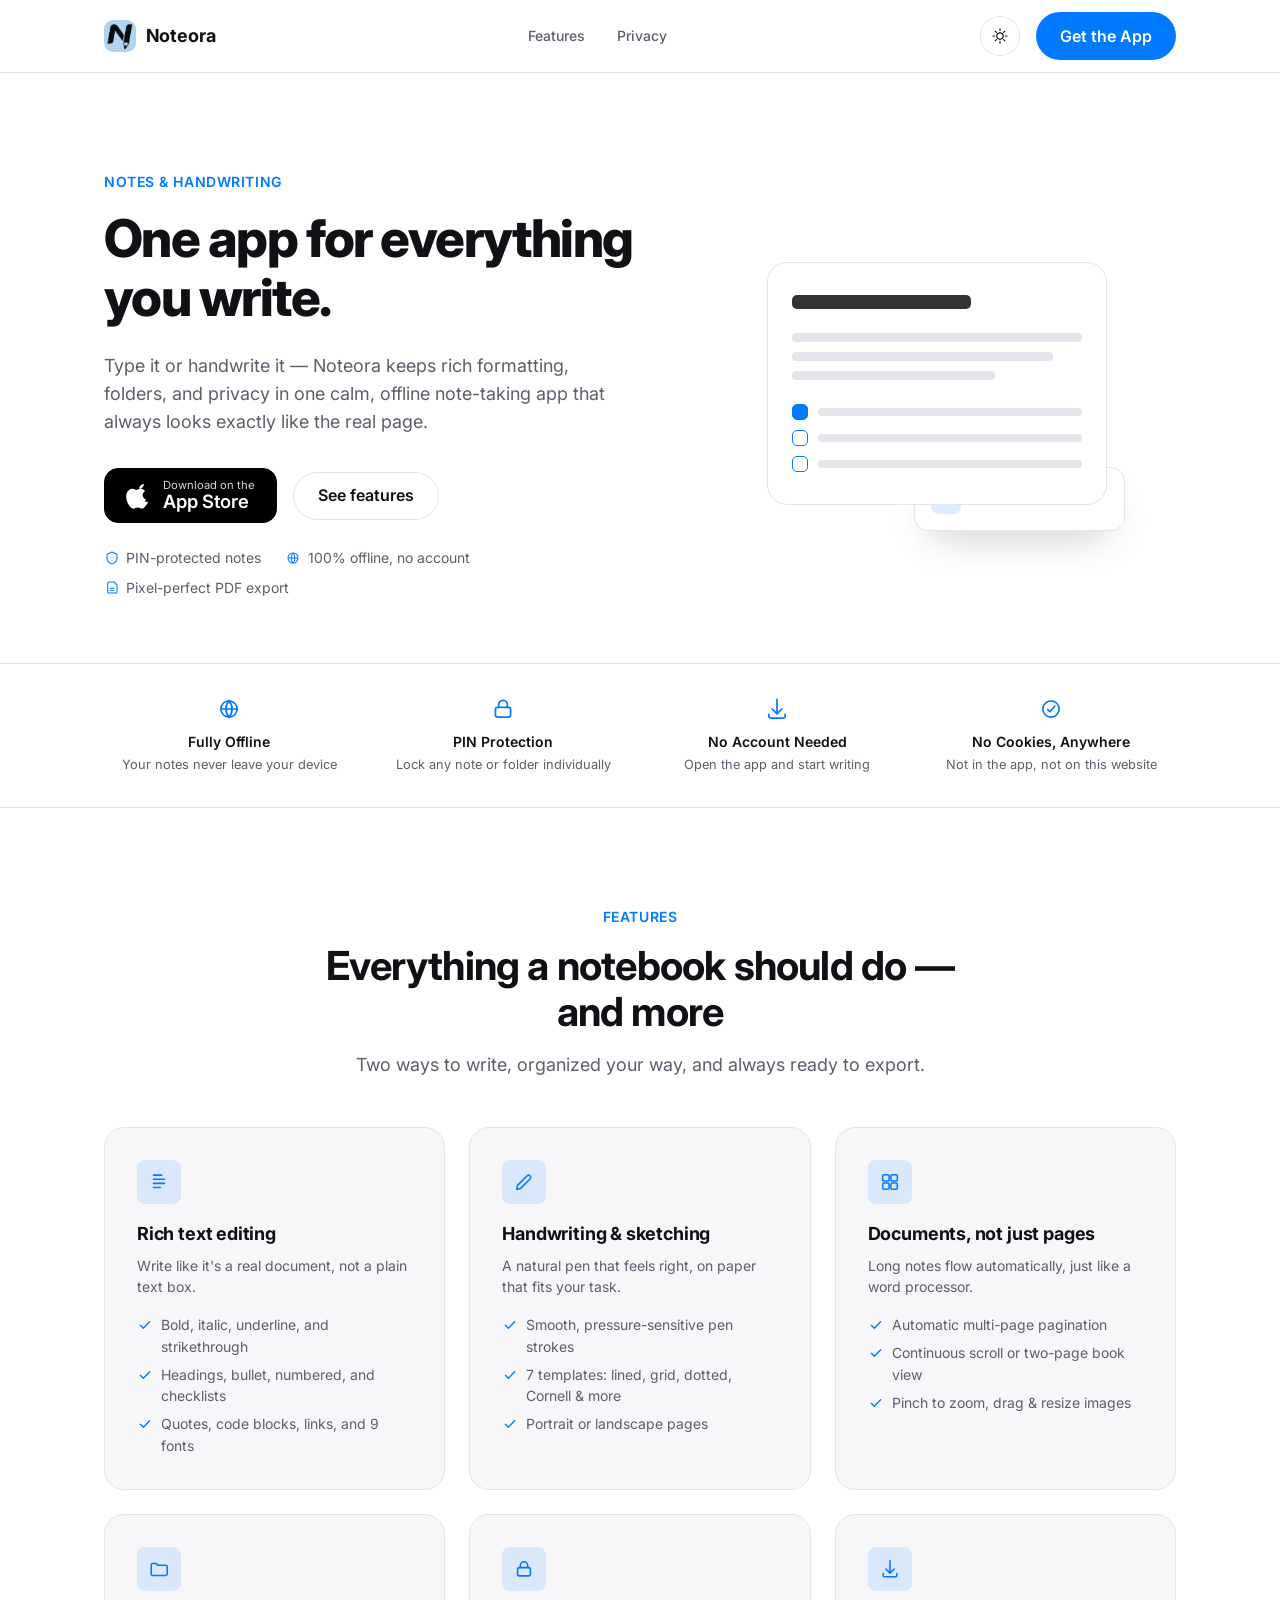
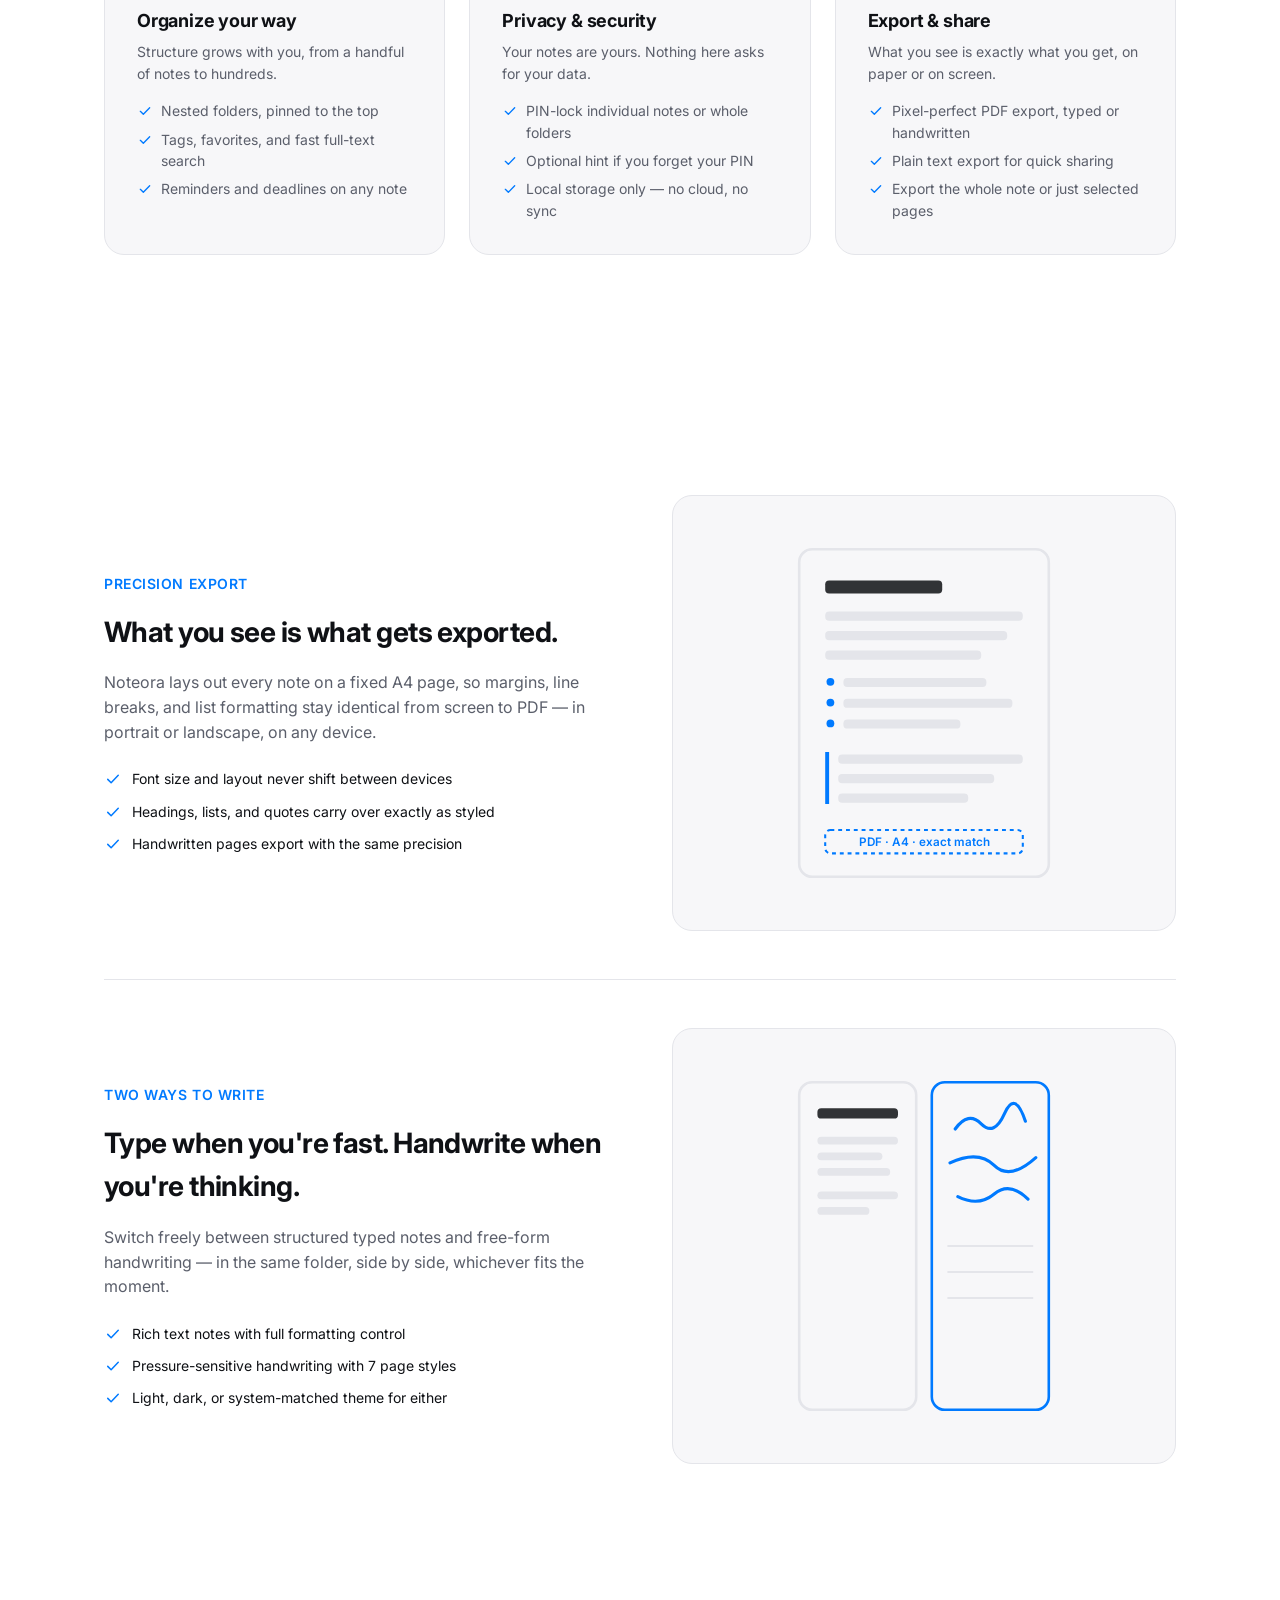
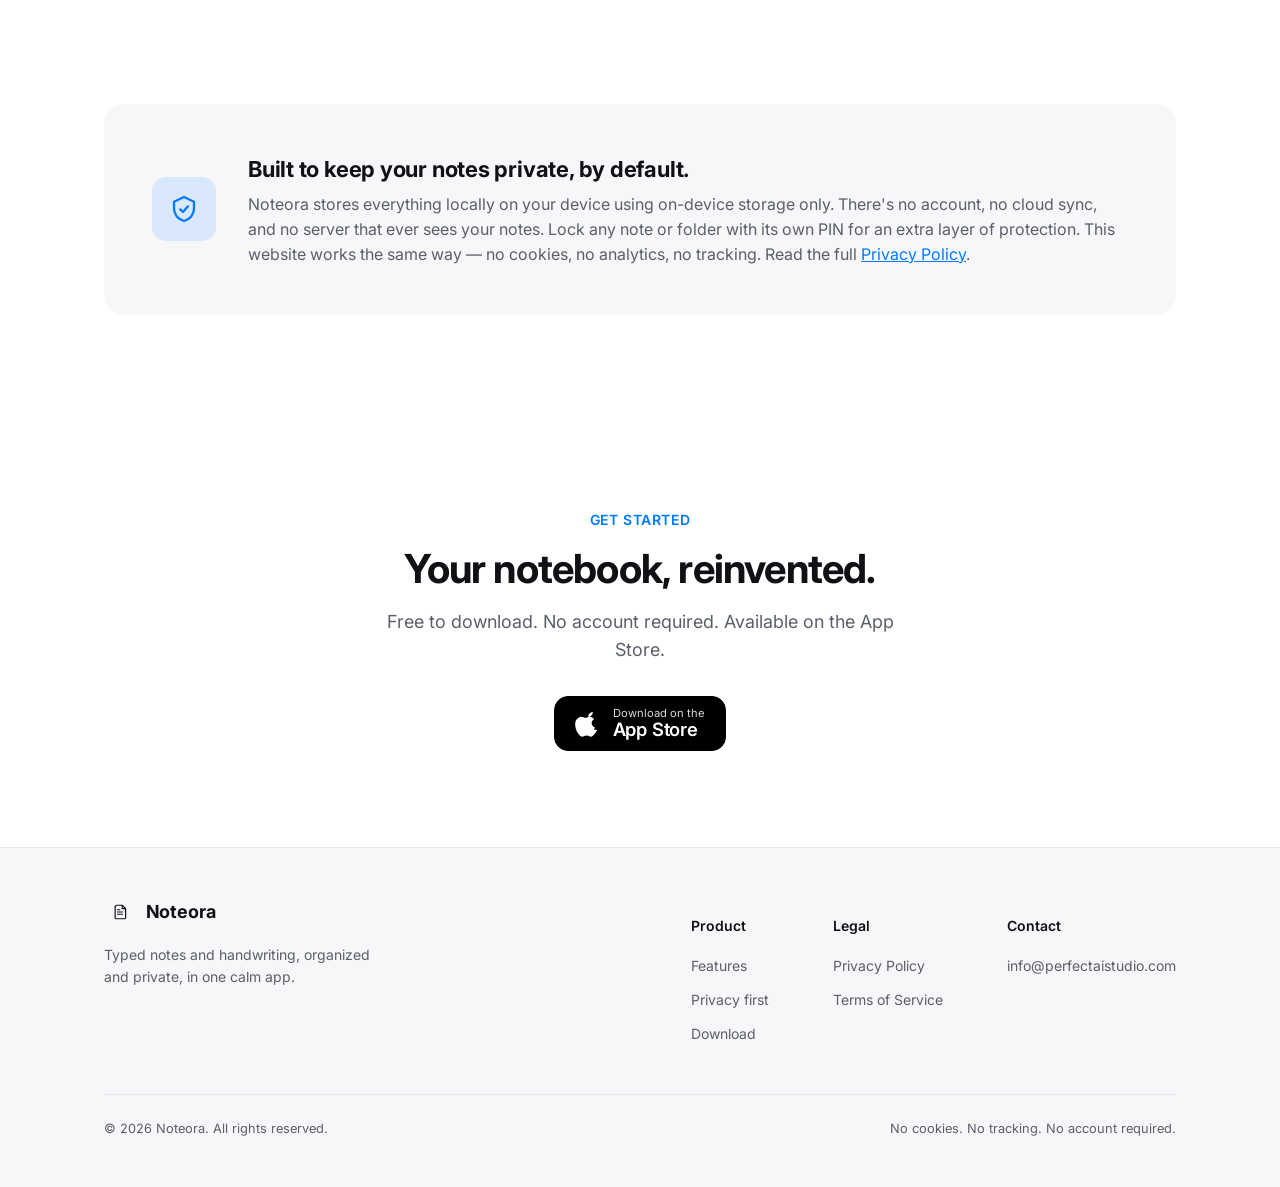
==== commit 5f1b209e: "Add files via upload" ====
--- a/website/index.html
+++ b/website/index.html
@@ -9,7 +9,15 @@
   <link rel="preconnect" href="https://fonts.gstatic.com" crossorigin>
   <link href="https://fonts.googleapis.com/css2?family=Inter:wght@400;500;600;700;800&display=swap" rel="stylesheet">
   <link rel="stylesheet" href="css/style.css">
-  <link rel="icon" href="data:,">
+  <link rel="icon" type="image/png" sizes="32x32" href="assets/favicon-32.png">
+  <link rel="icon" type="image/png" sizes="16x16" href="assets/favicon-16.png">
+  <link rel="apple-touch-icon" sizes="180x180" href="assets/apple-touch-icon.png">
+  <meta property="og:type" content="website">
+  <meta property="og:title" content="Noteora — Notes & Handwriting, Done Right">
+  <meta property="og:description" content="A private, offline note-taking app for typed notes and handwriting. Rich formatting, folders, PIN protection, and pixel-perfect PDF export.">
+  <meta property="og:image" content="assets/logo-horizontal.png">
+  <meta name="twitter:card" content="summary_large_image">
+  <meta name="twitter:image" content="assets/logo-horizontal.png">
 </head>
 <body>
   <a class="skip-link" href="#main">Skip to content</a>
@@ -18,11 +26,7 @@
     <div class="container nav">
       <a class="brand" href="index.html" aria-label="Noteora home">
         <span class="mark" aria-hidden="true">
-          <svg width="18" height="18" viewBox="0 0 24 24" fill="none" xmlns="http://www.w3.org/2000/svg">
-            <path d="M6 4.5C6 3.67 6.67 3 7.5 3H15l4.5 4.5V19.5c0 .83-.67 1.5-1.5 1.5h-11c-.83 0-1.5-.67-1.5-1.5v-15Z" stroke="currentColor" stroke-width="1.6" stroke-linejoin="round"/>
-            <path d="M15 3v4.5h4.5" stroke="currentColor" stroke-width="1.6" stroke-linejoin="round"/>
-            <path d="M8.75 12h6.5M8.75 15h6.5M8.75 9h3" stroke="currentColor" stroke-width="1.6" stroke-linecap="round"/>
-          </svg>
+          <img src="assets/logo-icon.png" alt="" width="32" height="32">
         </span>
         Noteora
       </a>
--- a/website/css/style.css
+++ b/website/css/style.css
@@ -281,9 +281,13 @@
 .brand .mark {
   width: 32px; height: 32px;
   border-radius: 9px;
-  background: var(--color-primary);
+  overflow: hidden;
+  flex-shrink: 0;
   display: flex; align-items: center; justify-content: center;
-  color: #fff;
+}
+.brand .mark img {
+  width: 100%; height: 100%;
+  object-fit: cover;
 }
 
 .nav-links {
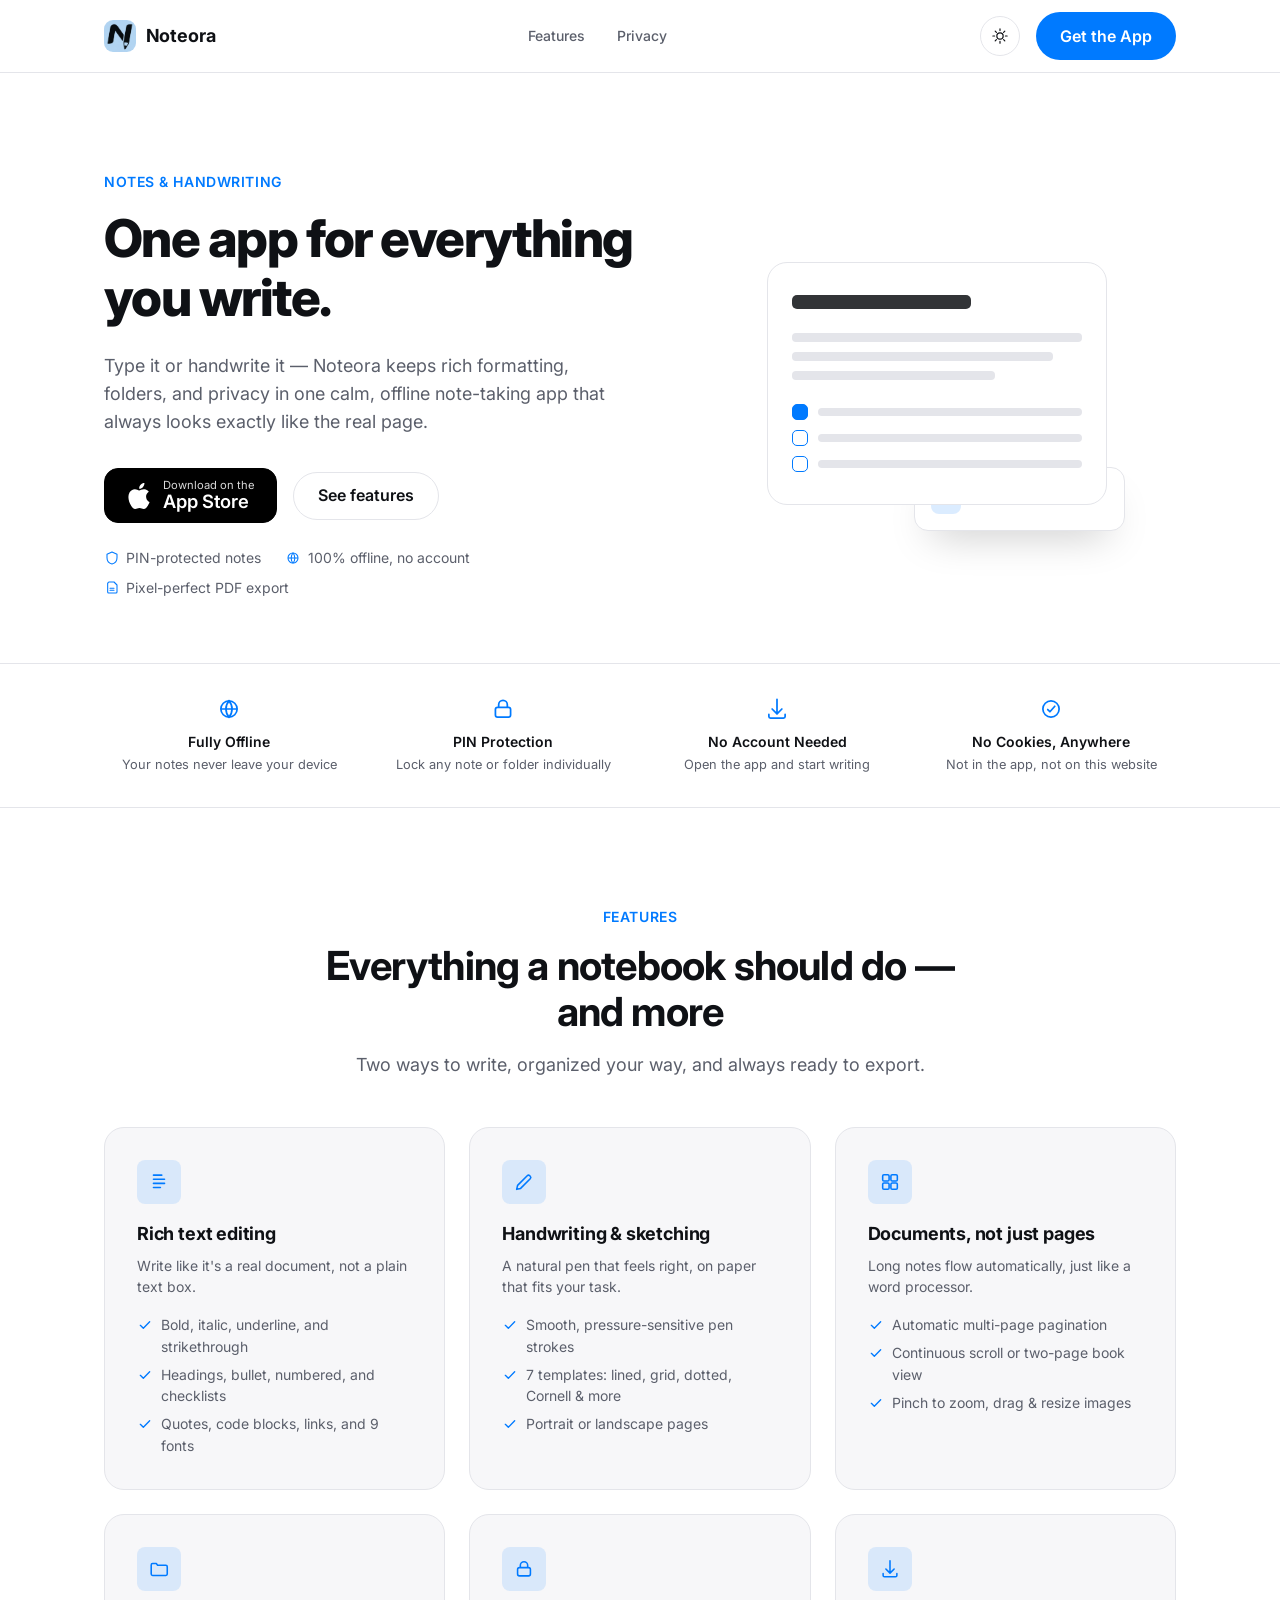
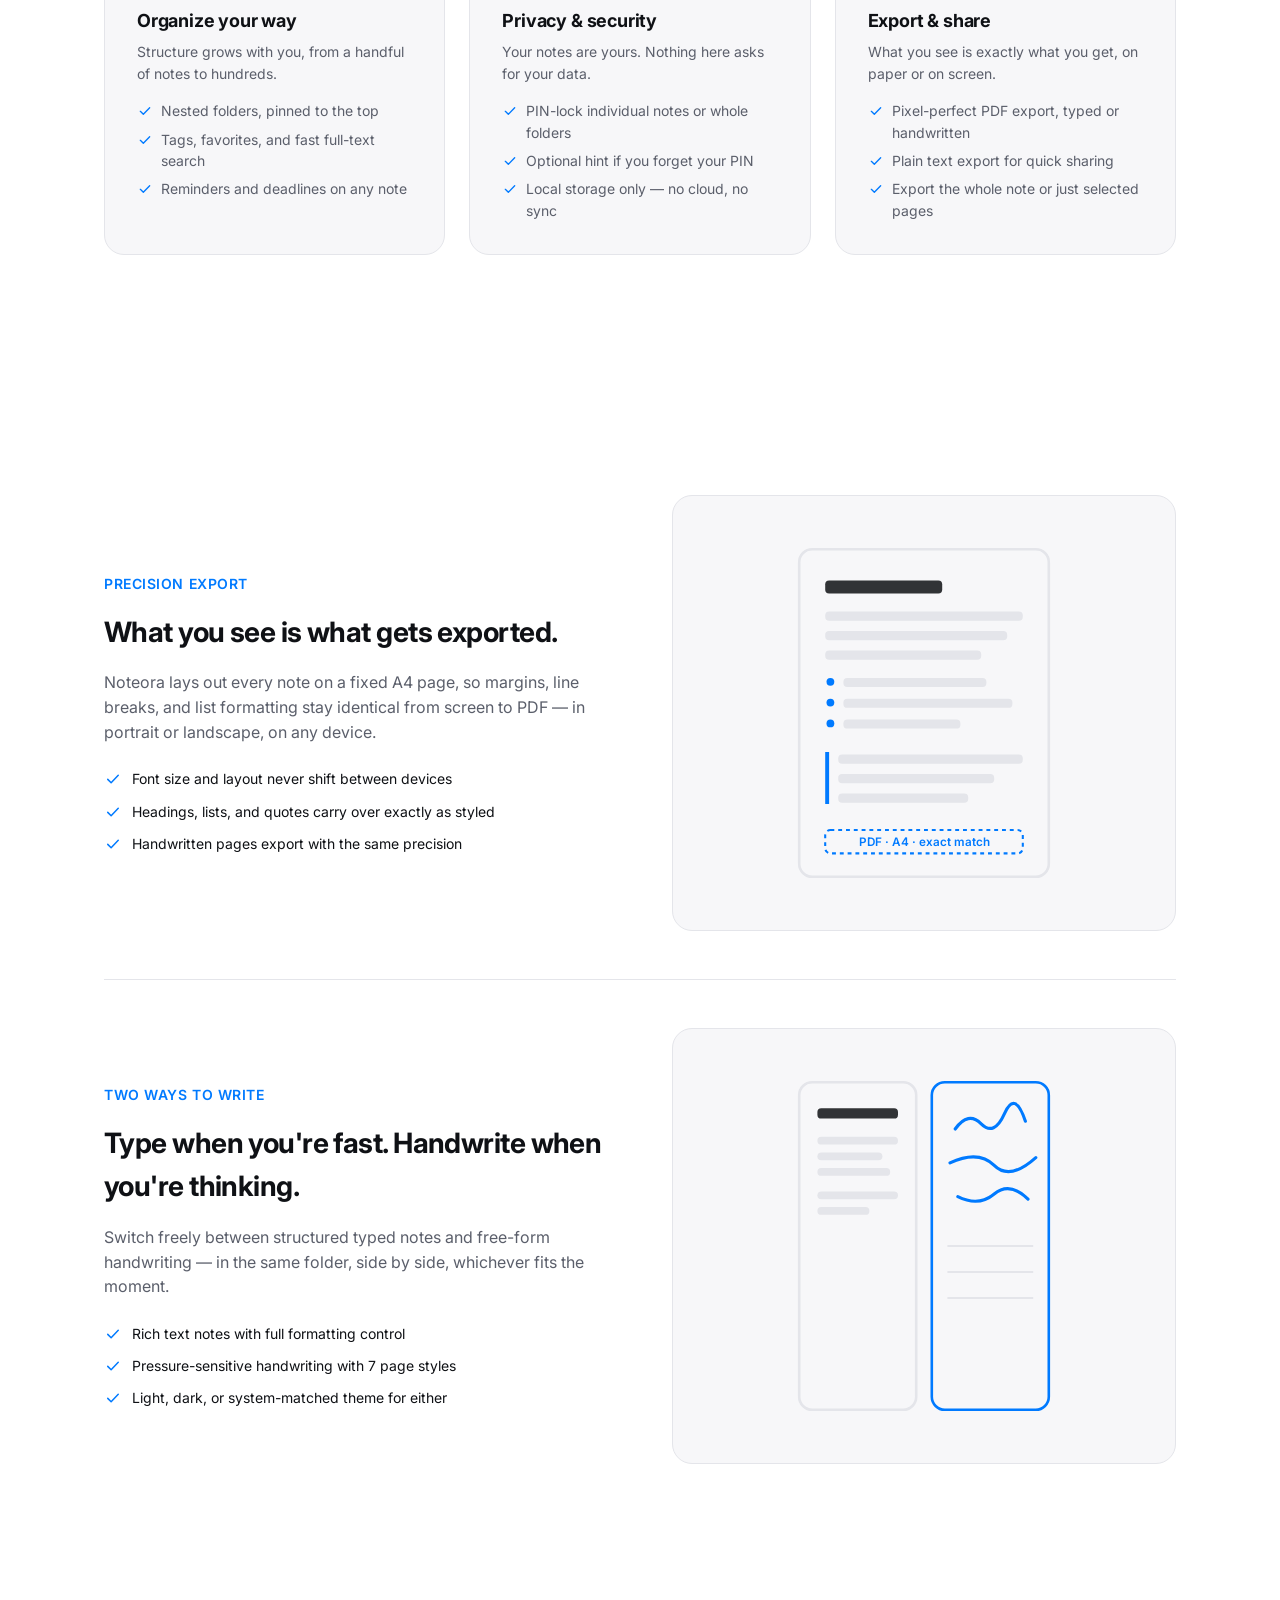
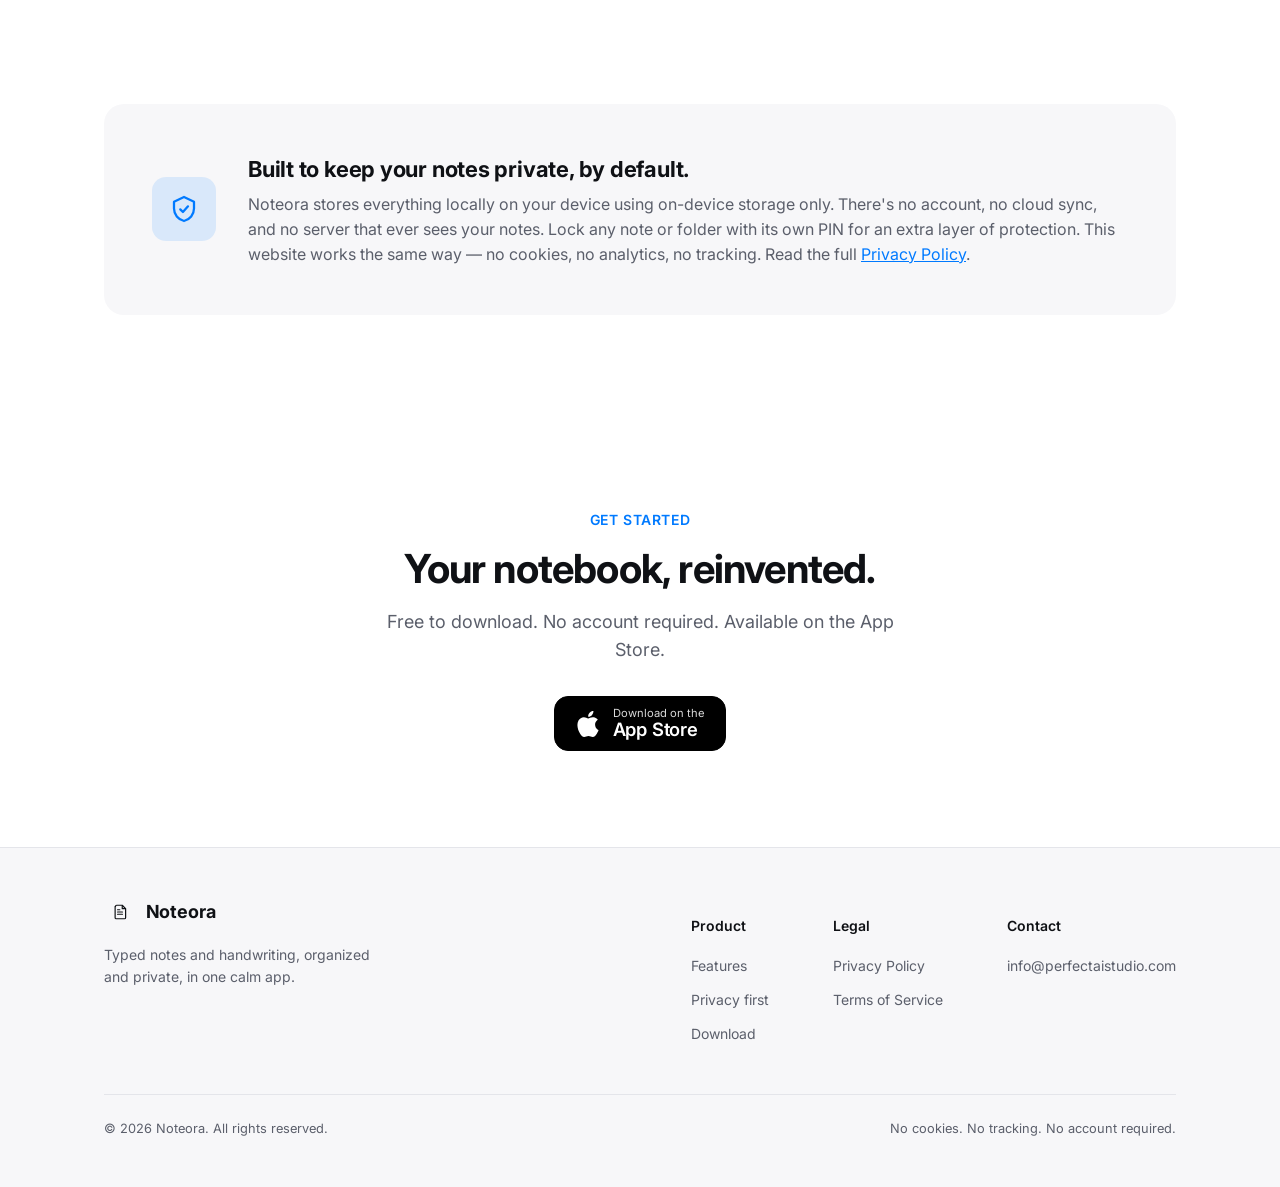
==== commit d4f5360c: "Add files via upload" ====
--- a/website/index.html
+++ b/website/index.html
@@ -65,7 +65,7 @@
           <div class="hero-actions" id="download">
             <a class="store-badge" href="#" aria-label="Download Noteora on the App Store">
               <svg width="26" height="26" viewBox="0 0 24 24" fill="currentColor" xmlns="http://www.w3.org/2000/svg" aria-hidden="true">
-                <path d="M16.365 1.43c0 1.14-.475 2.05-1.19 2.71-.79.73-1.86 1.29-2.9 1.2-.13-1.09.47-2.25 1.15-2.94.79-.8 2.02-1.38 2.94-1.4.02.14.001.28 0 .43ZM20.4 17.2c-.55 1.27-.82 1.83-1.53 2.95-.99 1.56-2.39 3.5-4.12 3.51-1.54.02-1.94-1-4.03-.99-2.1.01-2.53 1.01-4.07.99-1.73-.02-3.06-1.77-4.05-3.33-2.77-4.35-3.07-9.46-1.36-12.18C2.4 6.4 3.99 5.23 5.7 5.2c1.63-.03 2.65 1.1 4.03 1.1 1.37 0 2.35-1.1 4.03-1.06 1.75.03 2.9.83 3.83 2.26-3.37 1.85-2.82 6.36.81 7.7-.36 1.05-.6 1.6-1 2.0Z"/>
+                <path d="M12.152 6.896c-.948 0-2.415-1.078-3.96-1.04-2.04.027-3.91 1.183-4.961 3.014-2.117 3.675-.546 9.103 1.519 12.09 1.013 1.454 2.208 3.09 3.792 3.039 1.52-.065 2.09-.983 3.935-.983 1.831 0 2.35.983 3.96.955 1.637-.026 2.676-1.48 3.676-2.948 1.156-1.688 1.636-3.325 1.662-3.415-.039-.013-3.182-1.221-3.22-4.857-.026-3.04 2.48-4.494 2.597-4.559-1.429-2.09-3.623-2.324-4.39-2.376-2-.156-3.675 1.09-4.61 1.09zm3.593-3.257c.837-1.013 1.4-2.427 1.245-3.831-1.207.052-2.662.805-3.532 1.818-.78.896-1.454 2.336-1.273 3.714 1.338.104 2.715-.688 3.559-1.701z"/>
               </svg>
               <span class="store-text">
                 <small>Download on the</small>
@@ -375,7 +375,7 @@
         <div class="hero-actions">
           <a class="store-badge" href="#" aria-label="Download Noteora on the App Store">
             <svg width="26" height="26" viewBox="0 0 24 24" fill="currentColor" xmlns="http://www.w3.org/2000/svg" aria-hidden="true">
-              <path d="M16.365 1.43c0 1.14-.475 2.05-1.19 2.71-.79.73-1.86 1.29-2.9 1.2-.13-1.09.47-2.25 1.15-2.94.79-.8 2.02-1.38 2.94-1.4.02.14.001.28 0 .43ZM20.4 17.2c-.55 1.27-.82 1.83-1.53 2.95-.99 1.56-2.39 3.5-4.12 3.51-1.54.02-1.94-1-4.03-.99-2.1.01-2.53 1.01-4.07.99-1.73-.02-3.06-1.77-4.05-3.33-2.77-4.35-3.07-9.46-1.36-12.18C2.4 6.4 3.99 5.23 5.7 5.2c1.63-.03 2.65 1.1 4.03 1.1 1.37 0 2.35-1.1 4.03-1.06 1.75.03 2.9.83 3.83 2.26-3.37 1.85-2.82 6.36.81 7.7-.36 1.05-.6 1.6-1 2.0Z"/>
+              <path d="M12.152 6.896c-.948 0-2.415-1.078-3.96-1.04-2.04.027-3.91 1.183-4.961 3.014-2.117 3.675-.546 9.103 1.519 12.09 1.013 1.454 2.208 3.09 3.792 3.039 1.52-.065 2.09-.983 3.935-.983 1.831 0 2.35.983 3.96.955 1.637-.026 2.676-1.48 3.676-2.948 1.156-1.688 1.636-3.325 1.662-3.415-.039-.013-3.182-1.221-3.22-4.857-.026-3.04 2.48-4.494 2.597-4.559-1.429-2.09-3.623-2.324-4.39-2.376-2-.156-3.675 1.09-4.61 1.09zm3.593-3.257c.837-1.013 1.4-2.427 1.245-3.831-1.207.052-2.662.805-3.532 1.818-.78.896-1.454 2.336-1.273 3.714 1.338.104 2.715-.688 3.559-1.701z"/>
             </svg>
             <span class="store-text">
               <small>Download on the</small>
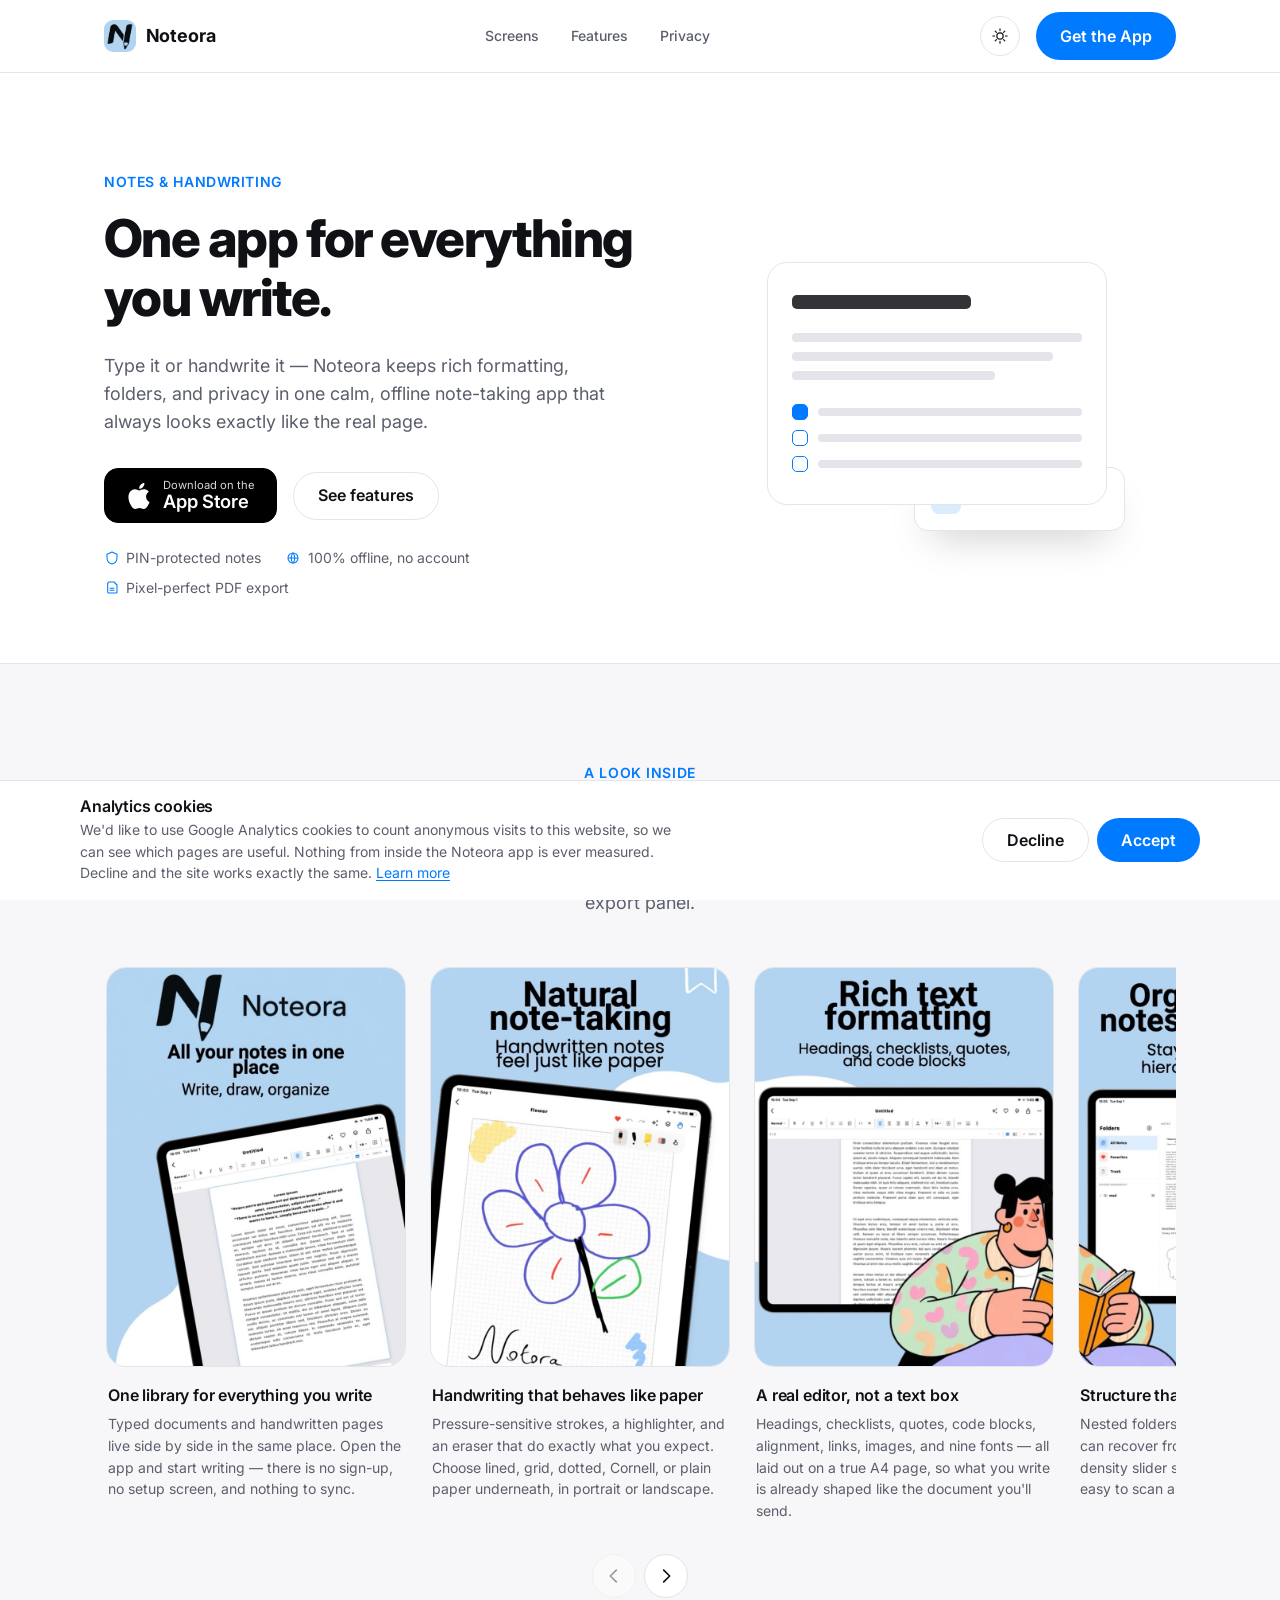
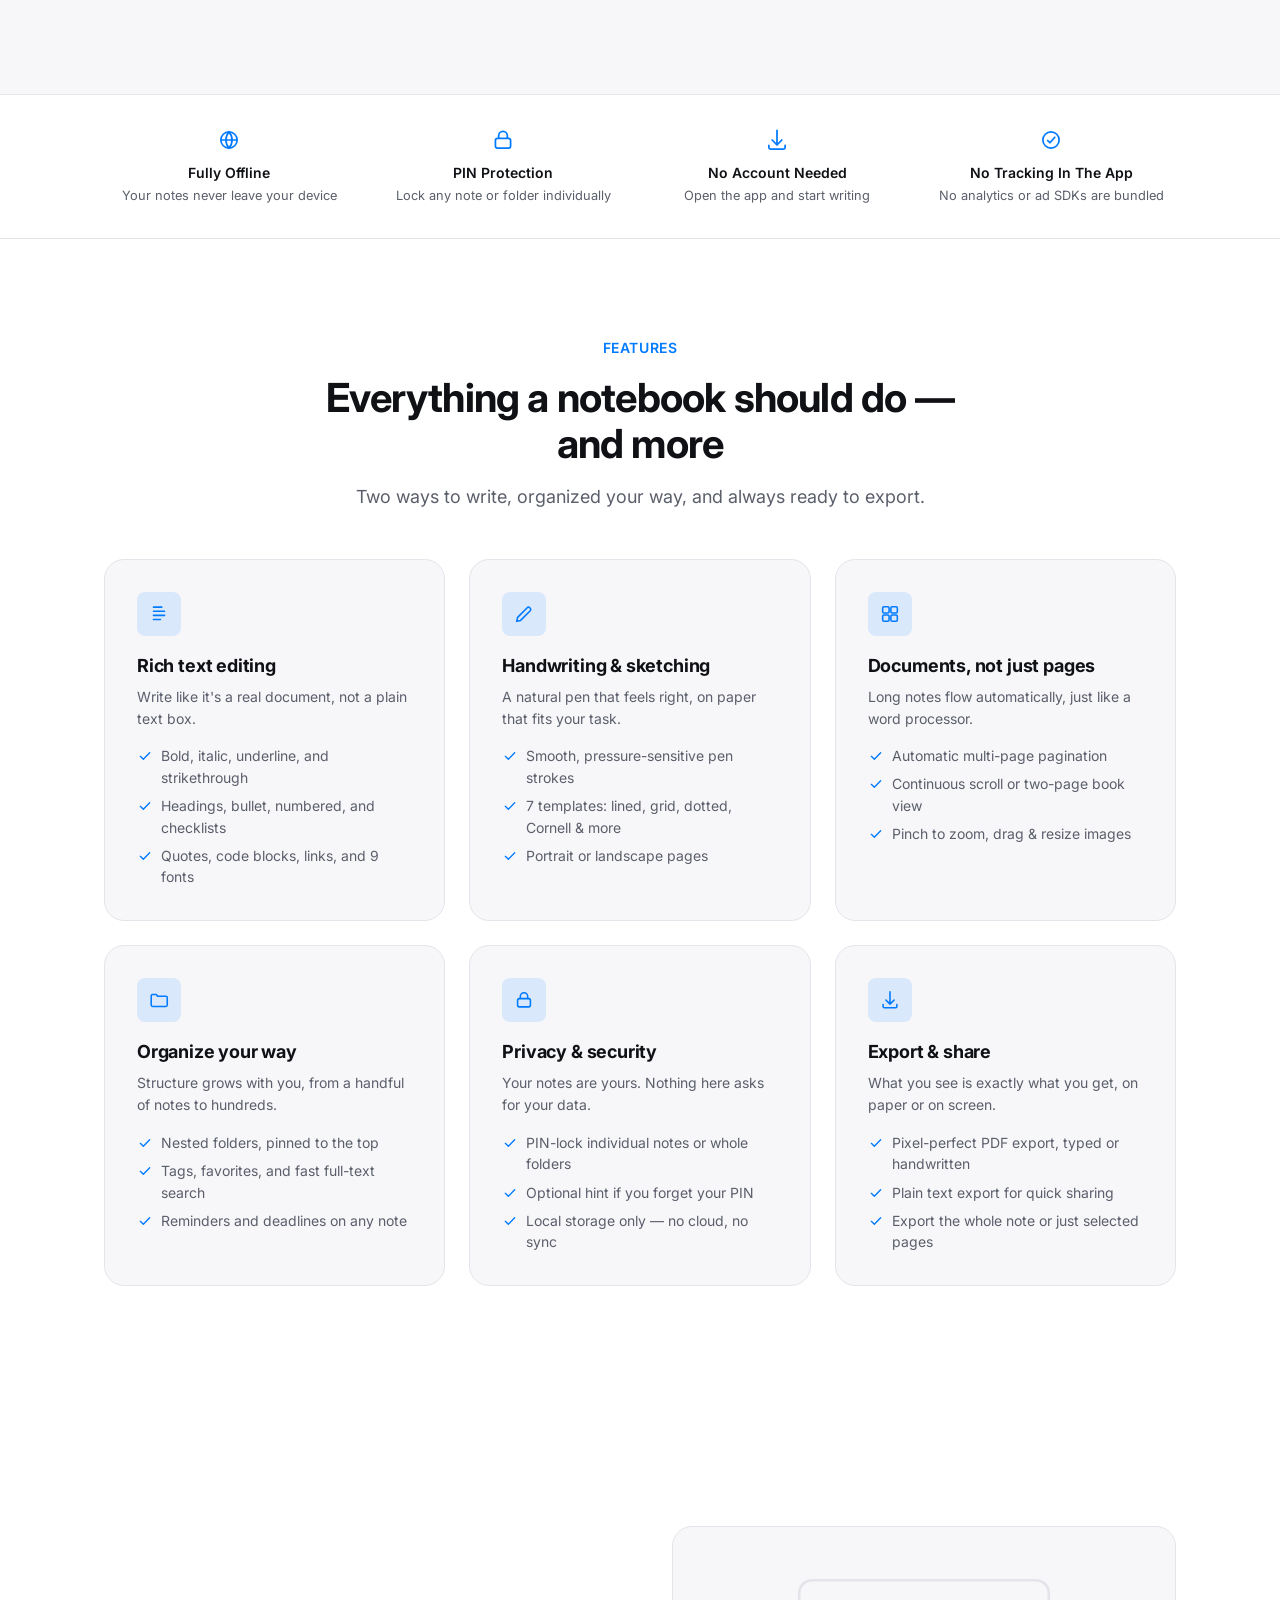
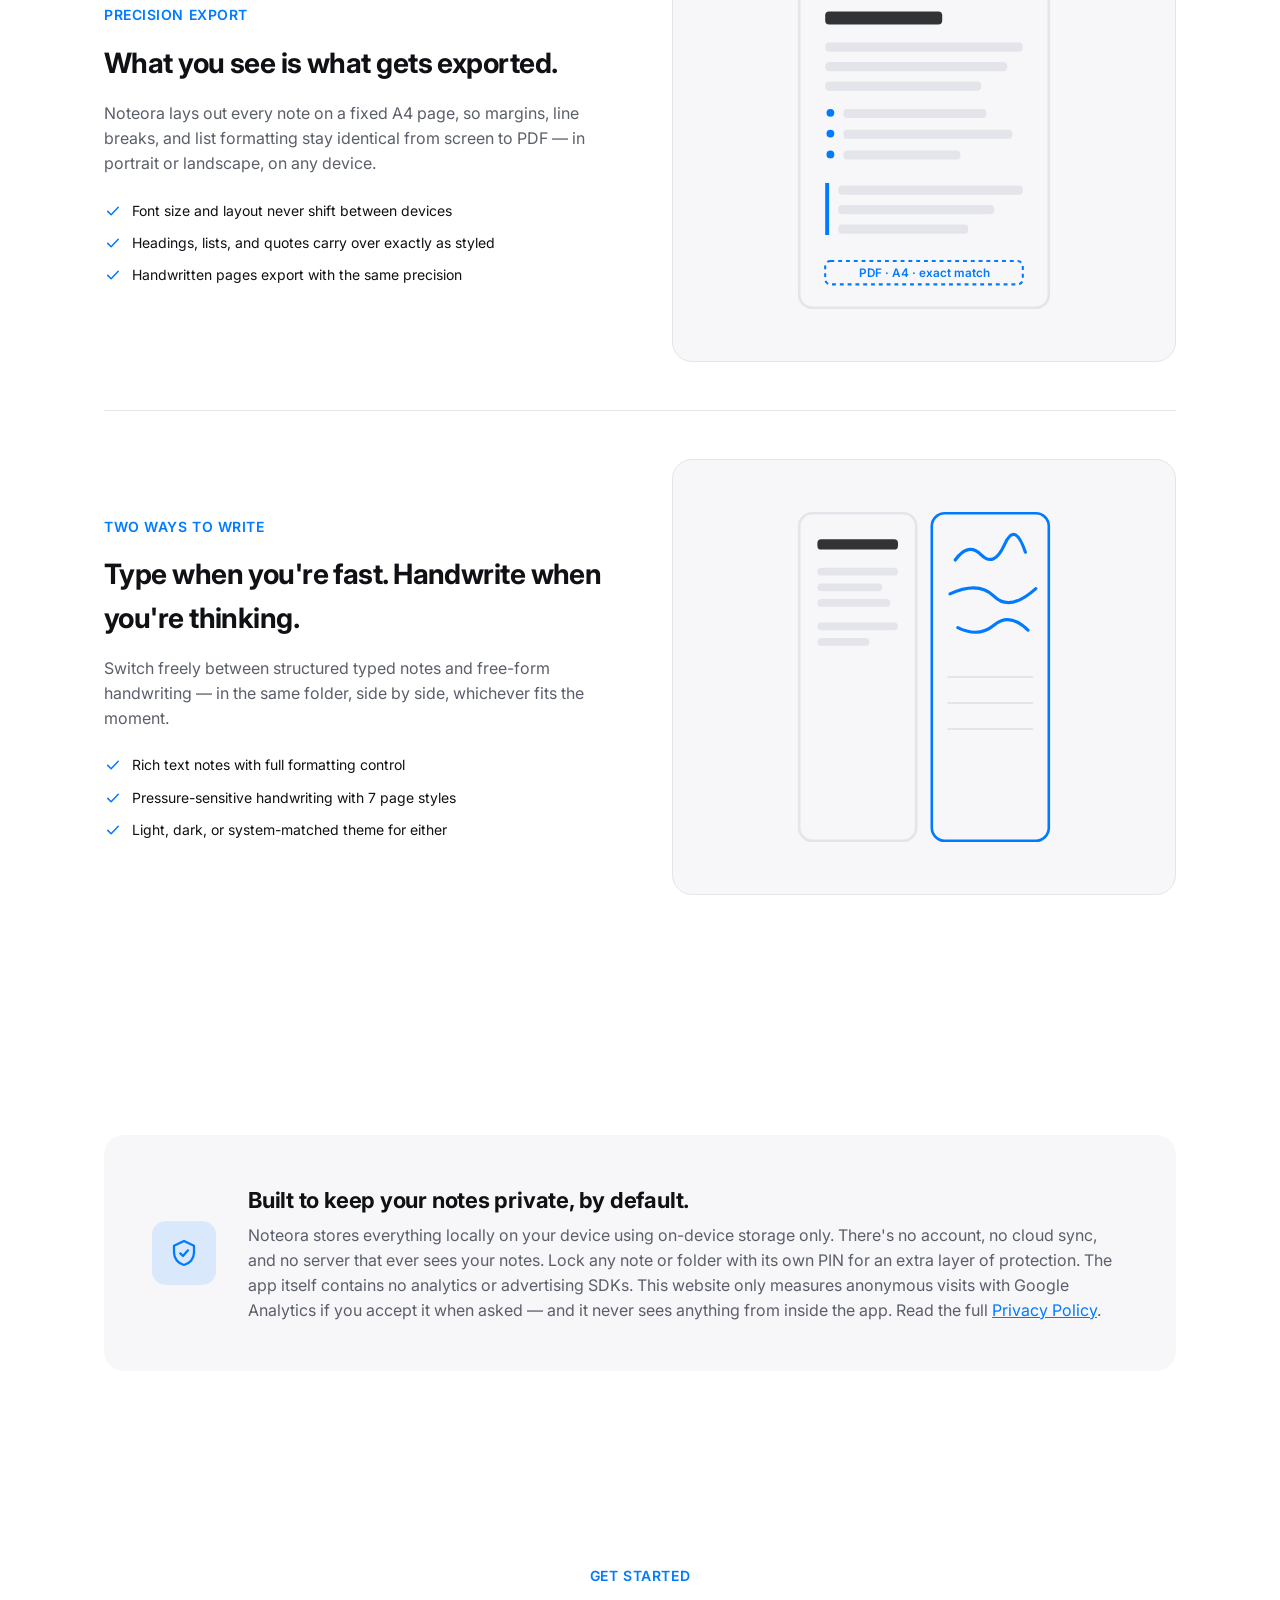
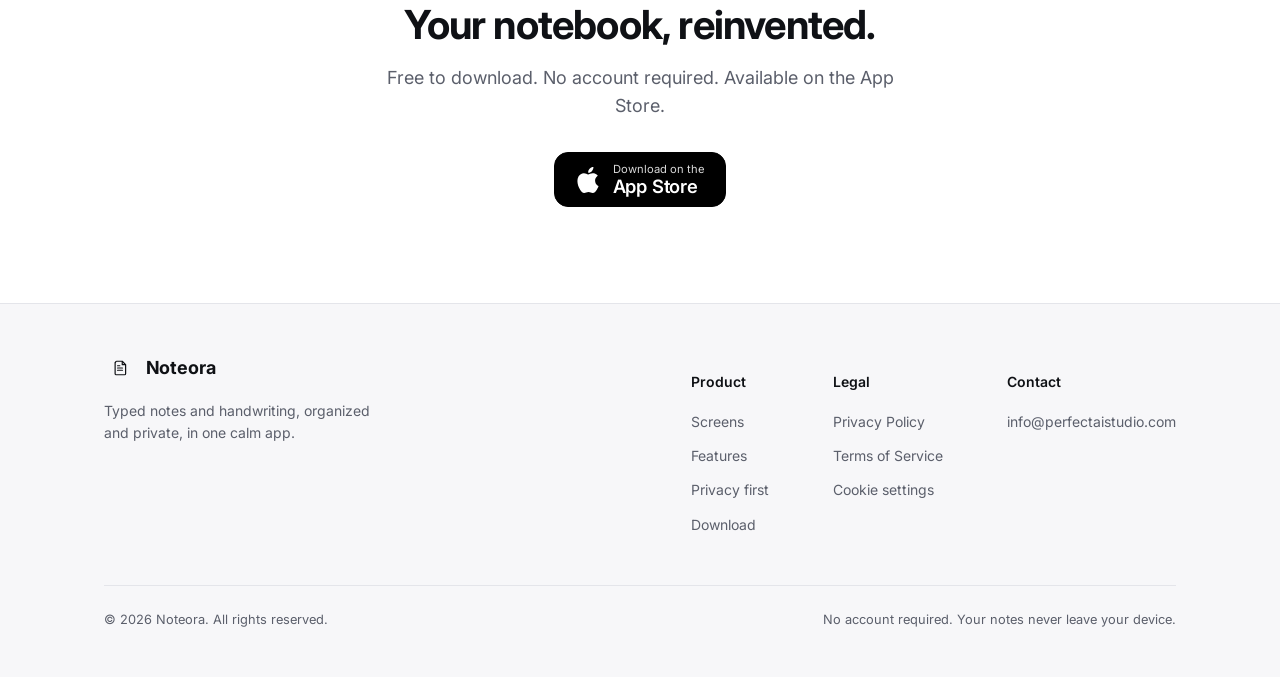
==== commit d130e223: "Add files via upload google analytics, appStore url" ====
--- a/website/index.html
+++ b/website/index.html
@@ -3,8 +3,11 @@
 <head>
   <meta charset="UTF-8">
   <meta name="viewport" content="width=device-width, initial-scale=1">
+
+  <!-- Google Analytics (G-SMHZQRF6VY) is loaded by js/main.js only after
+       the visitor accepts analytics in the cookie banner. -->
   <title>Noteora — Notes & Handwriting, Done Right</title>
-  <meta name="description" content="Noteora is a private, offline note-taking app for typed notes and handwriting. Rich formatting, folders, PIN protection, and pixel-perfect PDF export. No account, no cloud, no cookies.">
+  <meta name="description" content="Noteora is a private, offline note-taking app for typed notes and handwriting. Rich formatting, folders, PIN protection, and pixel-perfect PDF export. No account, no cloud sync, no tracking in the app.">
   <link rel="preconnect" href="https://fonts.googleapis.com">
   <link rel="preconnect" href="https://fonts.gstatic.com" crossorigin>
   <link href="https://fonts.googleapis.com/css2?family=Inter:wght@400;500;600;700;800&display=swap" rel="stylesheet">
@@ -32,6 +35,7 @@
       </a>
 
       <nav class="nav-links" aria-label="Primary">
+        <a href="#showcase">Screens</a>
         <a href="#features">Features</a>
         <a href="#privacy">Privacy</a>
       </nav>
@@ -41,7 +45,7 @@
           <svg class="icon-sun" width="18" height="18" viewBox="0 0 24 24" fill="none" xmlns="http://www.w3.org/2000/svg"><circle cx="12" cy="12" r="4.2" stroke="currentColor" stroke-width="1.6"/><path d="M12 2.5v2.3M12 19.2v2.3M21.5 12h-2.3M4.8 12H2.5M18.4 5.6l-1.6 1.6M7.2 16.8l-1.6 1.6M18.4 18.4l-1.6-1.6M7.2 7.2 5.6 5.6" stroke="currentColor" stroke-width="1.6" stroke-linecap="round"/></svg>
           <svg class="icon-moon" width="18" height="18" viewBox="0 0 24 24" fill="none" xmlns="http://www.w3.org/2000/svg"><path d="M20 14.5A8.5 8.5 0 1 1 9.5 4a7 7 0 0 0 10.5 10.5Z" stroke="currentColor" stroke-width="1.6" stroke-linejoin="round"/></svg>
         </button>
-        <a class="btn btn-primary" href="#download">Get the App</a>
+        <a class="btn btn-primary" href="https://apps.apple.com/us/app/noteora-notes-handwriting/id6770675530" target="_blank" rel="noopener noreferrer">Get the App</a>
         <button class="nav-toggle" data-nav-toggle type="button" aria-label="Open menu" aria-expanded="false">
           <svg width="20" height="20" viewBox="0 0 24 24" fill="none" xmlns="http://www.w3.org/2000/svg"><path d="M4 6h16M4 12h16M4 18h16" stroke="currentColor" stroke-width="1.8" stroke-linecap="round"/></svg>
         </button>
@@ -63,7 +67,7 @@
           </p>
 
           <div class="hero-actions" id="download">
-            <a class="store-badge" href="#" aria-label="Download Noteora on the App Store">
+            <a class="store-badge" href="https://apps.apple.com/us/app/noteora-notes-handwriting/id6770675530" target="_blank" rel="noopener noreferrer" aria-label="Download Noteora on the App Store">
               <svg width="26" height="26" viewBox="0 0 24 24" fill="currentColor" xmlns="http://www.w3.org/2000/svg" aria-hidden="true">
                 <path d="M12.152 6.896c-.948 0-2.415-1.078-3.96-1.04-2.04.027-3.91 1.183-4.961 3.014-2.117 3.675-.546 9.103 1.519 12.09 1.013 1.454 2.208 3.09 3.792 3.039 1.52-.065 2.09-.983 3.935-.983 1.831 0 2.35.983 3.96.955 1.637-.026 2.676-1.48 3.676-2.948 1.156-1.688 1.636-3.325 1.662-3.415-.039-.013-3.182-1.221-3.22-4.857-.026-3.04 2.48-4.494 2.597-4.559-1.429-2.09-3.623-2.324-4.39-2.376-2-.156-3.675 1.09-4.61 1.09zm3.593-3.257c.837-1.013 1.4-2.427 1.245-3.831-1.207.052-2.662.805-3.532 1.818-.78.896-1.454 2.336-1.273 3.714 1.338.104 2.715-.688 3.559-1.701z"/>
               </svg>
@@ -129,6 +133,93 @@
       </div>
     </section>
 
+
+    <!-- ============================== SHOWCASE ============================== -->
+    <section id="showcase" class="showcase">
+      <div class="container">
+        <div class="section-head center">
+          <span class="eyebrow">A Look Inside</span>
+          <h2>See Noteora in action</h2>
+          <p class="section-sub">Real screens from the app — the editor, the pen, your folders, and the export panel.</p>
+        </div>
+
+        <div class="shots">
+          <div class="shots-rail" data-shots-rail tabindex="0" role="group" aria-label="App screenshots, scroll horizontally to browse">
+
+            <figure class="shot">
+              <div class="shot-media">
+                <img src="assets/screens/notes-library.jpg" width="750" height="1000"
+                     alt="Noteora on iPad showing a typed note titled Untitled open in the editor with formatting toolbar."
+                     decoding="async">
+              </div>
+              <figcaption>
+                <h3>One library for everything you write</h3>
+                <p>Typed documents and handwritten pages live side by side in the same place. Open the app and start writing — there is no sign-up, no setup screen, and nothing to sync.</p>
+              </figcaption>
+            </figure>
+
+            <figure class="shot">
+              <div class="shot-media">
+                <img src="assets/screens/handwriting.jpg" width="750" height="1000" loading="lazy"
+                     alt="A handwritten note in Noteora with a coloured flower sketch on grid paper and the pen toolbar visible."
+                     decoding="async">
+              </div>
+              <figcaption>
+                <h3>Handwriting that behaves like paper</h3>
+                <p>Pressure-sensitive strokes, a highlighter, and an eraser that do exactly what you expect. Choose lined, grid, dotted, Cornell, or plain paper underneath, in portrait or landscape.</p>
+              </figcaption>
+            </figure>
+
+            <figure class="shot">
+              <div class="shot-media">
+                <img src="assets/screens/rich-text.jpg" width="750" height="1000" loading="lazy"
+                     alt="The Noteora rich text toolbar with heading, list, quote, code, alignment and font size controls above a document page."
+                     decoding="async">
+              </div>
+              <figcaption>
+                <h3>A real editor, not a text box</h3>
+                <p>Headings, checklists, quotes, code blocks, alignment, links, images, and nine fonts — all laid out on a true A4 page, so what you write is already shaped like the document you'll send.</p>
+              </figcaption>
+            </figure>
+
+            <figure class="shot">
+              <div class="shot-media">
+                <img src="assets/screens/folders.jpg" width="750" height="1000" loading="lazy"
+                     alt="Noteora library view with a folder sidebar showing All Notes, Favorites and Trash next to a grid of note previews."
+                     decoding="async">
+              </div>
+              <figcaption>
+                <h3>Structure that grows with you</h3>
+                <p>Nested folders, favorites, and a trash you can recover from, plus full-text search and a density slider so a hundred notes stay as easy to scan as five.</p>
+              </figcaption>
+            </figure>
+
+            <figure class="shot">
+              <div class="shot-media">
+                <img src="assets/screens/pdf-export.jpg" width="750" height="1000" loading="lazy"
+                     alt="Noteora editor with the Pages side panel open, showing page thumbnails and an Add Page button before exporting."
+                     decoding="async">
+              </div>
+              <figcaption>
+                <h3>Finished documents in one tap</h3>
+                <p>Reorder, add, or select pages in the side panel, then export the whole note or just the pages you picked. The PDF matches the screen exactly — margins, spacing, and ink included.</p>
+              </figcaption>
+            </figure>
+
+          </div>
+
+          <div class="shots-nav">
+            <button class="shots-btn" type="button" data-shots-prev aria-label="Previous screenshot">
+              <svg viewBox="0 0 24 24" fill="none" aria-hidden="true"><path d="M14.5 5.5 8 12l6.5 6.5" stroke="currentColor" stroke-width="1.8" stroke-linecap="round" stroke-linejoin="round"/></svg>
+            </button>
+            <button class="shots-btn" type="button" data-shots-next aria-label="Next screenshot">
+              <svg viewBox="0 0 24 24" fill="none" aria-hidden="true"><path d="M9.5 5.5 16 12l-6.5 6.5" stroke="currentColor" stroke-width="1.8" stroke-linecap="round" stroke-linejoin="round"/></svg>
+            </button>
+          </div>
+        </div>
+      </div>
+    </section>
+
     <!-- ============================== TRUST BAR ============================== -->
     <section class="trust-bar">
       <div class="container trust-grid">
@@ -149,8 +240,8 @@
         </div>
         <div class="trust-item">
           <svg viewBox="0 0 24 24" fill="none" xmlns="http://www.w3.org/2000/svg"><path d="M9 12.5 11 14.5 15.5 9.5" stroke="currentColor" stroke-width="1.6" stroke-linecap="round" stroke-linejoin="round"/><path d="M4.5 12a7.5 7.5 0 1 1 15 0 7.5 7.5 0 0 1-15 0Z" stroke="currentColor" stroke-width="1.6"/></svg>
-          <div class="t">No Cookies, Anywhere</div>
-          <div class="s">Not in the app, not on this website</div>
+          <div class="t">No Tracking In The App</div>
+          <div class="s">No analytics or ad SDKs are bundled</div>
         </div>
       </div>
     </section>
@@ -358,7 +449,9 @@
               Noteora stores everything locally on your device using on-device storage only.
               There's no account, no cloud sync, and no server that ever sees your notes.
               Lock any note or folder with its own PIN for an extra layer of protection.
-              This website works the same way — no cookies, no analytics, no tracking.
+              The app itself contains no analytics or advertising SDKs. This website only
+              measures anonymous visits with Google Analytics if you accept it when asked —
+              and it never sees anything from inside the app.
               Read the full <a href="privacy.html" style="color: var(--color-primary); text-decoration: underline;">Privacy Policy</a>.
             </p>
           </div>
@@ -373,7 +466,7 @@
         <h2>Your notebook, reinvented.</h2>
         <p class="section-sub">Free to download. No account required. Available on the App Store.</p>
         <div class="hero-actions">
-          <a class="store-badge" href="#" aria-label="Download Noteora on the App Store">
+          <a class="store-badge" href="https://apps.apple.com/us/app/noteora-notes-handwriting/id6770675530" target="_blank" rel="noopener noreferrer" aria-label="Download Noteora on the App Store">
             <svg width="26" height="26" viewBox="0 0 24 24" fill="currentColor" xmlns="http://www.w3.org/2000/svg" aria-hidden="true">
               <path d="M12.152 6.896c-.948 0-2.415-1.078-3.96-1.04-2.04.027-3.91 1.183-4.961 3.014-2.117 3.675-.546 9.103 1.519 12.09 1.013 1.454 2.208 3.09 3.792 3.039 1.52-.065 2.09-.983 3.935-.983 1.831 0 2.35.983 3.96.955 1.637-.026 2.676-1.48 3.676-2.948 1.156-1.688 1.636-3.325 1.662-3.415-.039-.013-3.182-1.221-3.22-4.857-.026-3.04 2.48-4.494 2.597-4.559-1.429-2.09-3.623-2.324-4.39-2.376-2-.156-3.675 1.09-4.61 1.09zm3.593-3.257c.837-1.013 1.4-2.427 1.245-3.831-1.207.052-2.662.805-3.532 1.818-.78.896-1.454 2.336-1.273 3.714 1.338.104 2.715-.688 3.559-1.701z"/>
             </svg>
@@ -409,9 +502,10 @@
           <div class="footer-col">
             <h4>Product</h4>
             <ul>
+              <li><a href="#showcase">Screens</a></li>
               <li><a href="#features">Features</a></li>
               <li><a href="#privacy">Privacy first</a></li>
-              <li><a href="#download">Download</a></li>
+              <li><a href="https://apps.apple.com/us/app/noteora-notes-handwriting/id6770675530" target="_blank" rel="noopener noreferrer">Download</a></li>
             </ul>
           </div>
           <div class="footer-col">
@@ -419,6 +513,7 @@
             <ul>
               <li><a href="privacy.html">Privacy Policy</a></li>
               <li><a href="terms.html">Terms of Service</a></li>
+              <li><a href="#cookie-banner" data-cookie-settings>Cookie settings</a></li>
             </ul>
           </div>
           <div class="footer-col">
@@ -432,10 +527,31 @@
 
       <div class="footer-bottom">
         <span>&copy; <span id="year">2026</span> Noteora. All rights reserved.</span>
-        <span>No cookies. No tracking. No account required.</span>
+        <span>No account required. Your notes never leave your device.</span>
       </div>
     </div>
   </footer>
+
+
+  <!-- ============================== COOKIE BANNER ============================== -->
+  <div class="cookie-banner" id="cookie-banner" data-cookie-banner role="dialog"
+       aria-labelledby="cookie-banner-title" aria-describedby="cookie-banner-text" hidden>
+    <div class="cookie-inner">
+      <div class="cookie-copy">
+        <h2 id="cookie-banner-title">Analytics cookies</h2>
+        <p id="cookie-banner-text">
+          We'd like to use Google Analytics cookies to count anonymous visits to this website,
+          so we can see which pages are useful. Nothing from inside the Noteora app is ever
+          measured. Decline and the site works exactly the same.
+          <a href="privacy.html#cookies">Learn more</a>
+        </p>
+      </div>
+      <div class="cookie-actions">
+        <button class="btn btn-ghost" type="button" data-cookie-decline>Decline</button>
+        <button class="btn btn-primary" type="button" data-cookie-accept>Accept</button>
+      </div>
+    </div>
+  </div>
 
   <script src="js/main.js"></script>
   <script>document.getElementById('year').textContent = new Date().getFullYear();</script>
--- a/website/css/style.css
+++ b/website/css/style.css
@@ -472,6 +472,86 @@
 .mock-card-2 .pin-copy .s { height: 7px; width: 45%; border-radius: 4px; background: var(--color-border); }
 
 /* ==========================================================================
+   Showcase — app screenshot rail
+   ========================================================================== */
+
+.showcase {
+  background: var(--color-bg-alt);
+  border-top: 1px solid var(--color-border);
+}
+
+.shots { position: relative; }
+
+.shots-rail {
+  display: flex;
+  gap: var(--space-3);
+  overflow-x: auto;
+  overscroll-behavior-x: contain;
+  scroll-snap-type: x mandatory;
+  scroll-padding-inline: 2px;
+  padding: 2px 2px var(--space-2);
+  scrollbar-width: thin;
+  scrollbar-color: var(--color-border) transparent;
+}
+.shots-rail::-webkit-scrollbar { height: 6px; }
+.shots-rail::-webkit-scrollbar-track { background: transparent; }
+.shots-rail::-webkit-scrollbar-thumb { background: var(--color-border); border-radius: var(--radius-pill); }
+.shots-rail:focus-visible { outline: 2px solid var(--color-focus-ring); outline-offset: 4px; border-radius: var(--radius-md); }
+
+.shot {
+  flex: 0 0 300px;
+  scroll-snap-align: start;
+  margin: 0;
+}
+@media (max-width: 640px) {
+  .shot { flex-basis: min(78vw, 300px); }
+}
+
+.shot-media {
+  aspect-ratio: 3 / 4;
+  border: 1px solid var(--color-border);
+  border-radius: var(--radius-lg);
+  background: var(--color-surface);
+  overflow: hidden;
+  transition: border-color var(--duration) var(--ease);
+}
+.shot:hover .shot-media { border-color: var(--color-primary); }
+.shot-media img { width: 100%; height: 100%; object-fit: cover; object-position: top center; }
+
+.shot figcaption { padding: var(--space-2) 2px 0; }
+.shot figcaption h3 {
+  font-size: var(--fs-base);
+  font-weight: 600;
+  letter-spacing: -0.01em;
+  margin-bottom: 0.35rem;
+}
+.shot figcaption p {
+  font-size: var(--fs-sm);
+  color: var(--color-fg-muted);
+}
+
+.shots-nav {
+  display: flex;
+  justify-content: center;
+  gap: var(--space-1);
+  margin-top: var(--space-2);
+}
+.shots-btn {
+  width: 44px; height: 44px;
+  display: inline-flex; align-items: center; justify-content: center;
+  border: 1px solid var(--color-border);
+  border-radius: var(--radius-pill);
+  background: var(--color-surface);
+  color: var(--color-fg);
+  cursor: pointer;
+  transition: border-color var(--duration) var(--ease), color var(--duration) var(--ease), opacity var(--duration) var(--ease), transform var(--duration) var(--ease);
+}
+.shots-btn svg { width: 22px; height: 22px; }
+.shots-btn:hover:not(:disabled) { border-color: var(--color-primary); color: var(--color-primary); }
+.shots-btn:active:not(:disabled) { transform: scale(0.94); }
+.shots-btn:disabled { opacity: 0.4; cursor: default; }
+
+/* ==========================================================================
    Trust bar
    ========================================================================== */
 
@@ -670,6 +750,64 @@
 }
 
 /* ==========================================================================
+   Cookie consent banner
+   ========================================================================== */
+
+.cookie-banner {
+  position: fixed;
+  left: 0; right: 0;
+  bottom: 0;
+  z-index: 100;
+  padding: var(--space-2);
+  padding-bottom: calc(var(--space-2) + env(safe-area-inset-bottom, 0px));
+  background: var(--color-surface);
+  border-top: 1px solid var(--color-border);
+  opacity: 0;
+  transform: translateY(100%);
+  transition: opacity var(--duration) var(--ease), transform var(--duration) var(--ease);
+}
+.cookie-banner.is-visible { opacity: 1; transform: translateY(0); }
+
+.cookie-inner {
+  max-width: var(--container);
+  margin-inline: auto;
+  display: flex;
+  align-items: center;
+  gap: var(--space-3);
+}
+@media (max-width: 768px) {
+  .cookie-inner { flex-direction: column; align-items: stretch; gap: var(--space-2); }
+}
+
+.cookie-copy { flex: 1; min-width: 0; }
+.cookie-copy h2 {
+  font-size: var(--fs-base);
+  font-weight: 600;
+  letter-spacing: -0.01em;
+  margin-bottom: 0.25rem;
+}
+.cookie-copy p {
+  font-size: var(--fs-sm);
+  color: var(--color-fg-muted);
+  max-width: 68ch;
+}
+.cookie-copy a {
+  color: var(--color-primary);
+  text-decoration: underline;
+  text-underline-offset: 2px;
+}
+
+.cookie-actions {
+  display: flex;
+  gap: var(--space-1);
+  flex-shrink: 0;
+}
+.cookie-actions .btn { min-height: 44px; white-space: nowrap; }
+@media (max-width: 768px) {
+  .cookie-actions .btn { flex: 1; justify-content: center; }
+}
+
+/* ==========================================================================
    Legal pages
    ========================================================================== */
 
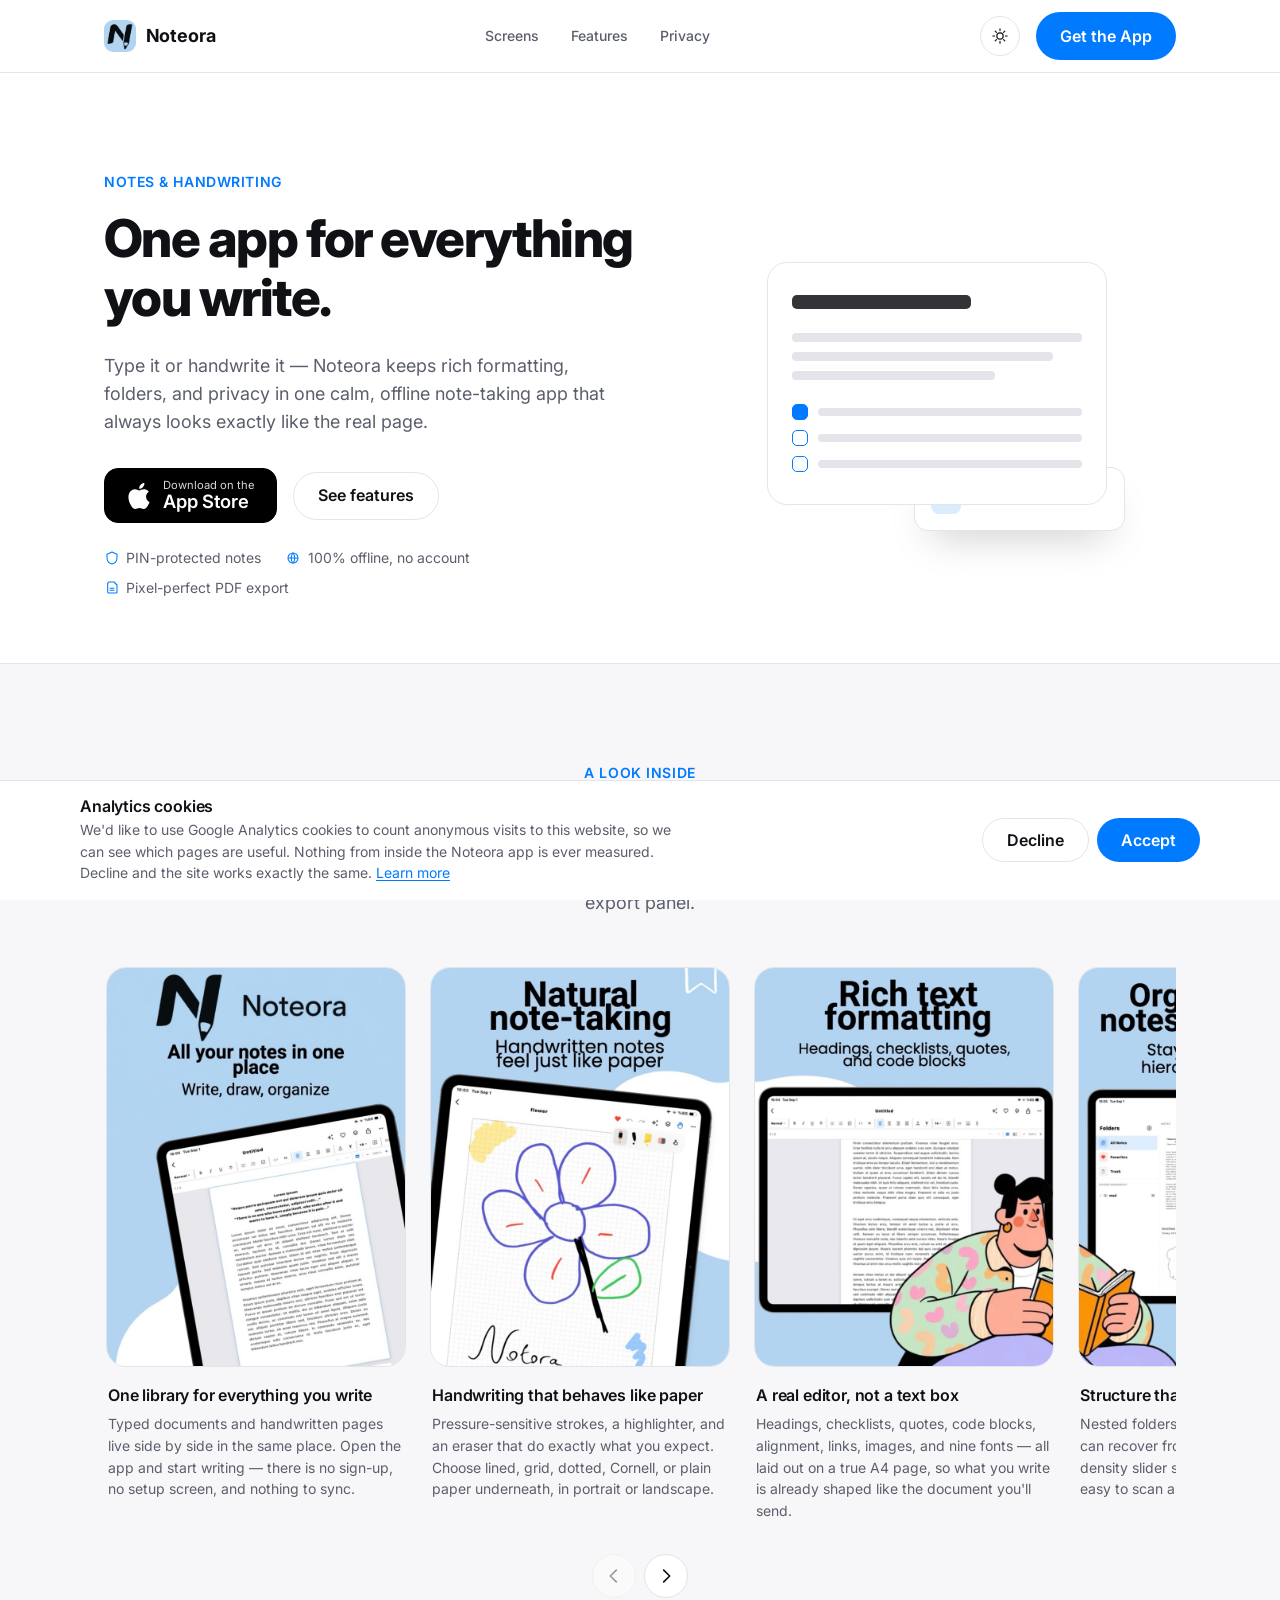
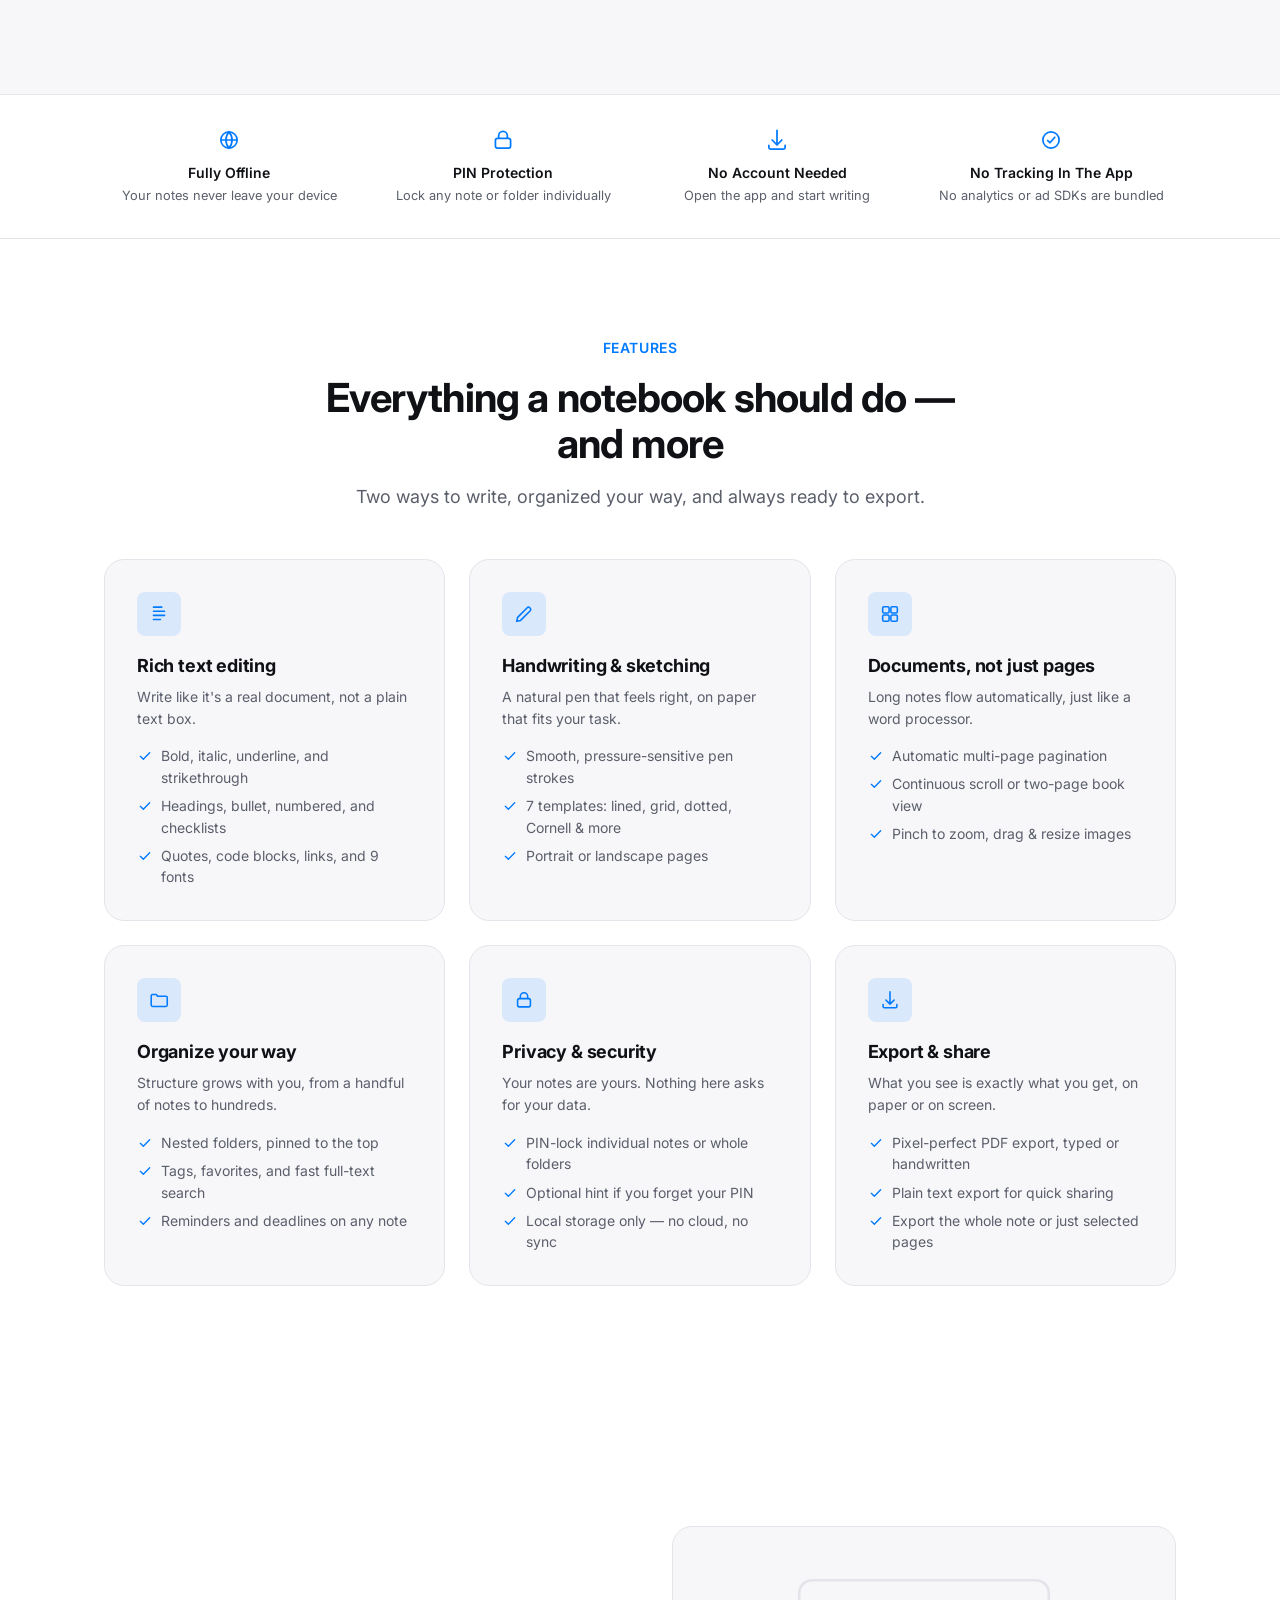
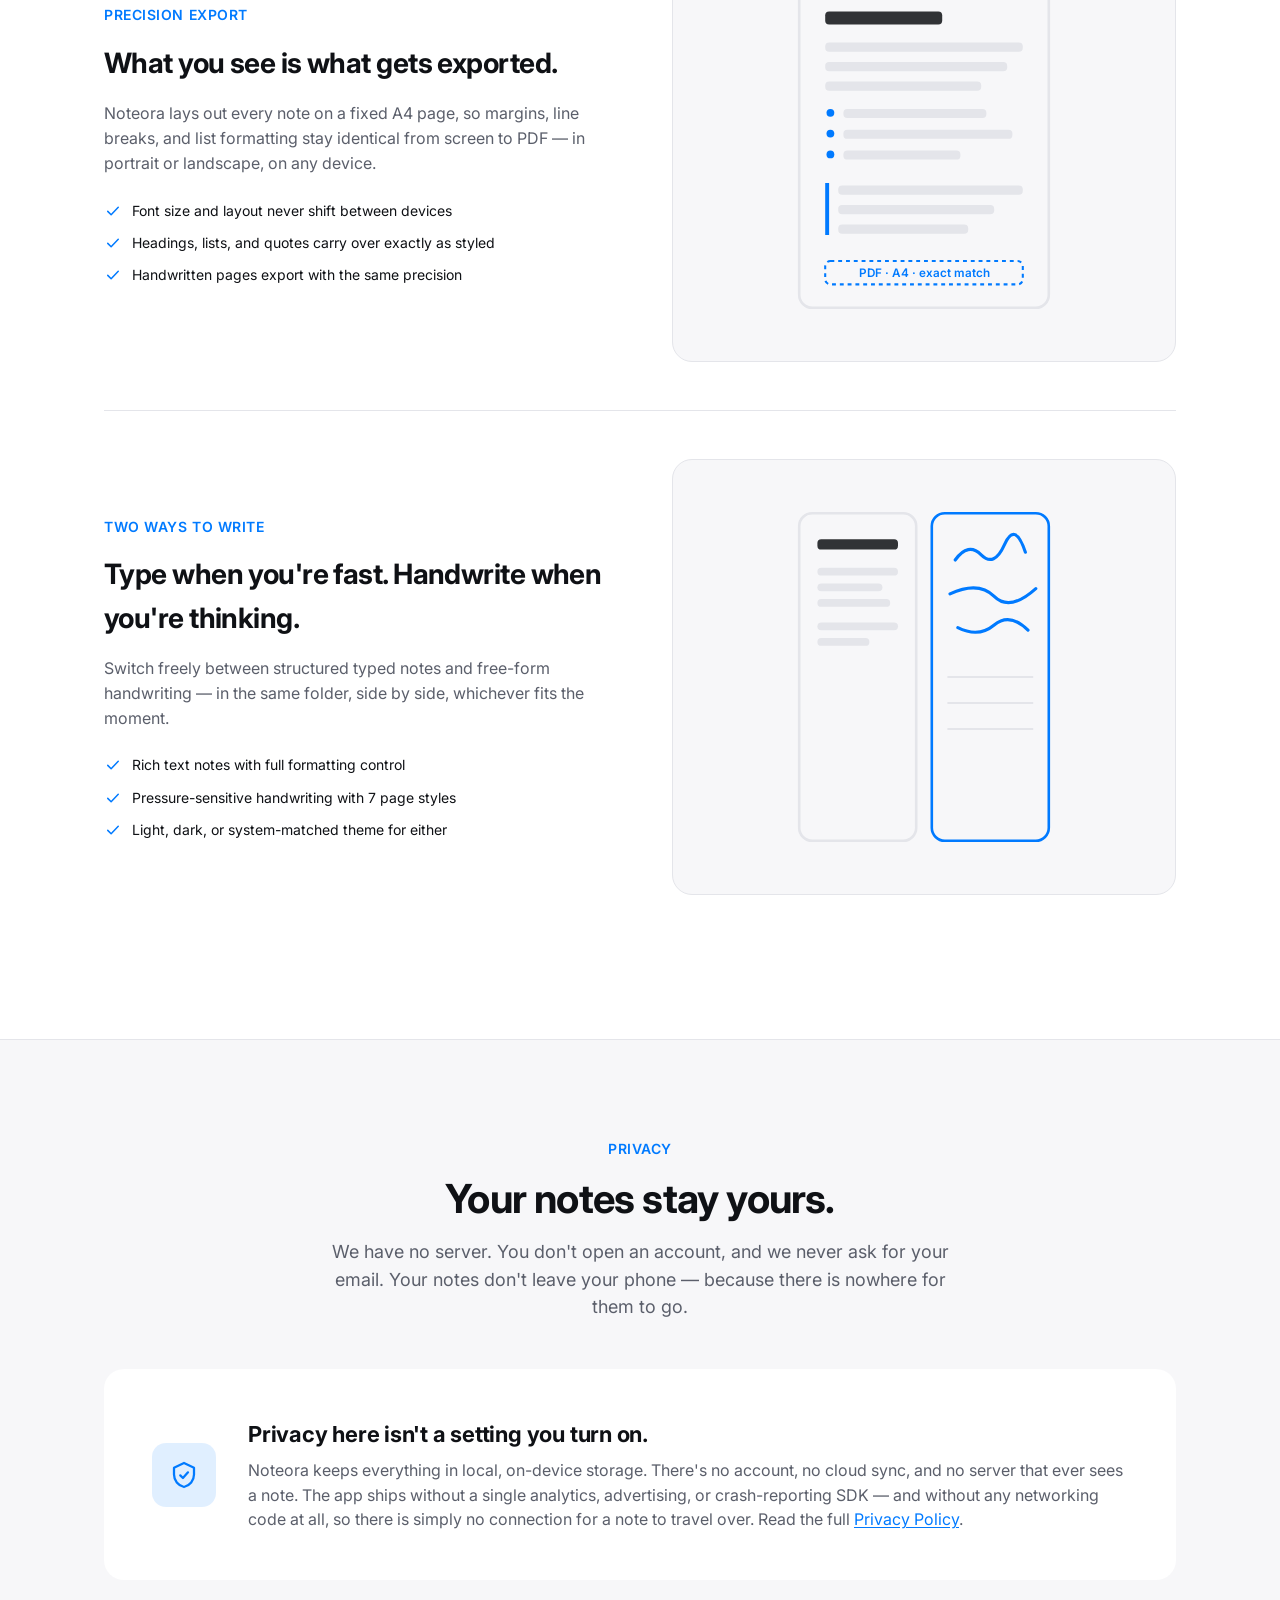
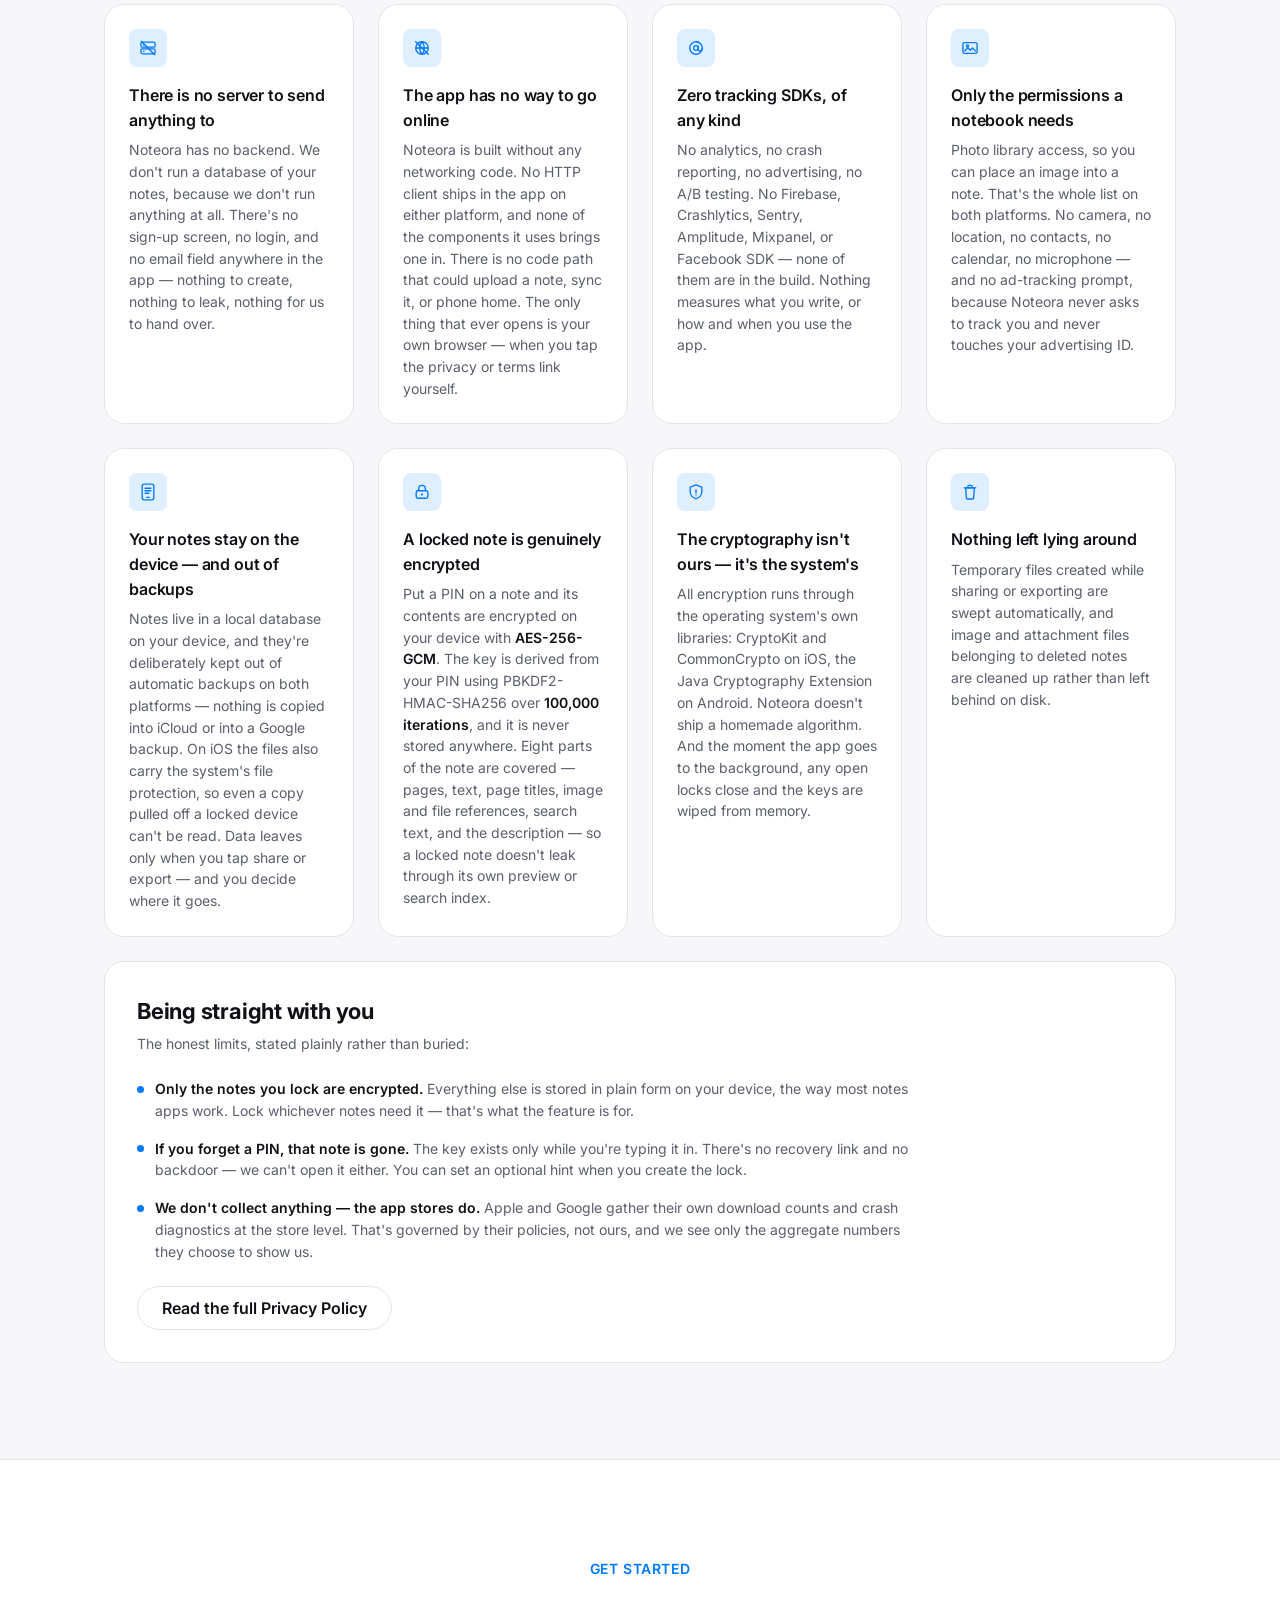
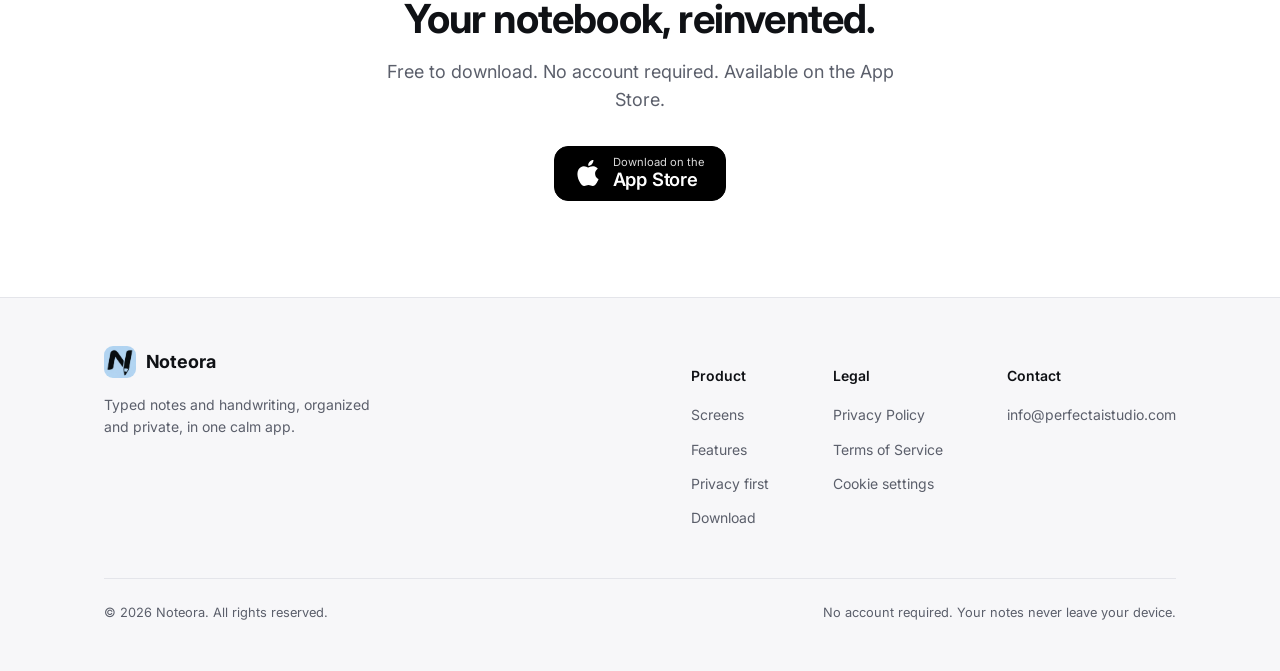
==== commit 1c0139a3: "Add files via upload security & privacy page" ====
--- a/website/index.html
+++ b/website/index.html
@@ -4,8 +4,38 @@
   <meta charset="UTF-8">
   <meta name="viewport" content="width=device-width, initial-scale=1">
 
-  <!-- Google Analytics (G-SMHZQRF6VY) is loaded by js/main.js only after
-       the visitor accepts analytics in the cookie banner. -->
+  <!-- Google tag (gtag.js) with Consent Mode v2.
+       The tag loads on every page so it is detectable, but every storage
+       signal defaults to "denied": no cookies are written and no identifiers
+       are stored until the visitor accepts in the cookie banner (js/main.js).
+       This inline block MUST stay above the gtag.js loader below. -->
+  <script>
+    window.dataLayer = window.dataLayer || [];
+    function gtag(){dataLayer.push(arguments);}
+
+    gtag('consent', 'default', {
+      ad_storage: 'denied',
+      ad_user_data: 'denied',
+      ad_personalization: 'denied',
+      analytics_storage: 'denied',
+      personalization_storage: 'denied',
+      functionality_storage: 'granted',
+      security_storage: 'granted',
+      wait_for_update: 500
+    });
+    gtag('set', 'ads_data_redaction', true);
+
+    /* Re-apply a choice this visitor already made on an earlier visit. */
+    try {
+      if (localStorage.getItem('noteora-analytics-consent') === 'granted') {
+        gtag('consent', 'update', { analytics_storage: 'granted' });
+      }
+    } catch (e) { /* storage blocked — stay denied */ }
+
+    gtag('js', new Date());
+    gtag('config', 'G-SMHZQRF6VY', { anonymize_ip: true });
+  </script>
+  <script async src="https://www.googletagmanager.com/gtag/js?id=G-SMHZQRF6VY"></script>
   <title>Noteora — Notes & Handwriting, Done Right</title>
   <meta name="description" content="Noteora is a private, offline note-taking app for typed notes and handwriting. Rich formatting, folders, PIN protection, and pixel-perfect PDF export. No account, no cloud sync, no tracking in the app.">
   <link rel="preconnect" href="https://fonts.googleapis.com">
@@ -437,25 +467,169 @@
     </section>
 
     <!-- ============================== PRIVACY ============================== -->
-    <section id="privacy">
+    <section id="privacy" class="privacy-section">
       <div class="container">
+
+        <div class="section-head center">
+          <span class="eyebrow">Privacy</span>
+          <h2>Your notes stay yours.</h2>
+          <p class="section-sub">
+            We have no server. You don't open an account, and we never ask for your email.
+            Your notes don't leave your phone — because there is nowhere for them to go.
+          </p>
+        </div>
+
         <div class="privacy-banner">
           <span class="privacy-icon" aria-hidden="true">
             <svg viewBox="0 0 24 24" fill="none" xmlns="http://www.w3.org/2000/svg"><path d="M12 3 4.5 6.5v5.2c0 4.4 3.1 8.3 7.5 9.3 4.4-1 7.5-4.9 7.5-9.3V6.5L12 3Z" stroke="currentColor" stroke-width="1.7" stroke-linejoin="round"/><path d="M9.2 12.3 11.2 14.3 15 10" stroke="currentColor" stroke-width="1.7" stroke-linecap="round" stroke-linejoin="round"/></svg>
           </span>
           <div>
-            <h3>Built to keep your notes private, by default.</h3>
-            <p>
-              Noteora stores everything locally on your device using on-device storage only.
-              There's no account, no cloud sync, and no server that ever sees your notes.
-              Lock any note or folder with its own PIN for an extra layer of protection.
-              The app itself contains no analytics or advertising SDKs. This website only
-              measures anonymous visits with Google Analytics if you accept it when asked —
-              and it never sees anything from inside the app.
-              Read the full <a href="privacy.html" style="color: var(--color-primary); text-decoration: underline;">Privacy Policy</a>.
-            </p>
-          </div>
-        </div>
+            <h3>Privacy here isn't a setting you turn on.</h3>
+            <p>
+              Noteora keeps everything in local, on-device storage. There's no account, no cloud
+              sync, and no server that ever sees a note. The app ships without a single analytics,
+              advertising, or crash-reporting SDK — and without any networking code at all, so
+              there is simply no connection for a note to travel over.
+              Read the full <a href="privacy.html">Privacy Policy</a>.
+            </p>
+          </div>
+        </div>
+
+        <div class="privacy-grid">
+
+          <div class="privacy-card">
+            <span class="privacy-card-icon" aria-hidden="true">
+              <svg viewBox="0 0 24 24" fill="none" xmlns="http://www.w3.org/2000/svg"><rect x="3.5" y="5" width="17" height="6" rx="1.8" stroke="currentColor" stroke-width="1.6"/><rect x="3.5" y="13" width="17" height="6" rx="1.8" stroke="currentColor" stroke-width="1.6"/><path d="M7 8h.01M7 16h.01" stroke="currentColor" stroke-width="2" stroke-linecap="round"/><path d="m4 4 16 16" stroke="currentColor" stroke-width="1.6" stroke-linecap="round"/></svg>
+            </span>
+            <h3>There is no server to send anything to</h3>
+            <p>
+              Noteora has no backend. We don't run a database of your notes, because we don't run
+              anything at all. There's no sign-up screen, no login, and no email field anywhere in
+              the app — nothing to create, nothing to leak, nothing for us to hand over.
+            </p>
+          </div>
+
+          <div class="privacy-card">
+            <span class="privacy-card-icon" aria-hidden="true">
+              <svg viewBox="0 0 24 24" fill="none" xmlns="http://www.w3.org/2000/svg"><path d="M4.5 12a7.5 7.5 0 1 1 15 0 7.5 7.5 0 0 1-15 0Z" stroke="currentColor" stroke-width="1.6"/><path d="M4.5 12h15M12 4.5c1.8 2 2.8 4.8 2.8 7.5s-1 5.5-2.8 7.5c-1.8-2-2.8-4.8-2.8-7.5s1-5.5 2.8-7.5Z" stroke="currentColor" stroke-width="1.6"/><path d="m4.5 4.5 15 15" stroke="currentColor" stroke-width="1.7" stroke-linecap="round"/></svg>
+            </span>
+            <h3>The app has no way to go online</h3>
+            <p>
+              Noteora is built without any networking code. No HTTP client ships in the app on
+              either platform, and none of the components it uses brings one in. There is no code
+              path that could upload a note, sync it, or phone home. The only thing that ever
+              opens is your own browser — when you tap the privacy or terms link yourself.
+            </p>
+          </div>
+
+          <div class="privacy-card">
+            <span class="privacy-card-icon" aria-hidden="true">
+              <svg viewBox="0 0 24 24" fill="none" xmlns="http://www.w3.org/2000/svg"><path d="M12 4.5a7.5 7.5 0 0 1 7.5 7.5c0 2.2-1 3.6-2.6 3.6-1.4 0-2.4-1-2.4-2.6V9.6" stroke="currentColor" stroke-width="1.6" stroke-linecap="round"/><circle cx="12" cy="12" r="2.8" stroke="currentColor" stroke-width="1.6"/><path d="M19.5 12a7.5 7.5 0 1 1-3.7-6.5" stroke="currentColor" stroke-width="1.6" stroke-linecap="round"/></svg>
+            </span>
+            <h3>Zero tracking SDKs, of any kind</h3>
+            <p>
+              No analytics, no crash reporting, no advertising, no A/B testing. No Firebase,
+              Crashlytics, Sentry, Amplitude, Mixpanel, or Facebook SDK — none of them are in the
+              build. Nothing measures what you write, or how and when you use the app.
+            </p>
+          </div>
+
+          <div class="privacy-card">
+            <span class="privacy-card-icon" aria-hidden="true">
+              <svg viewBox="0 0 24 24" fill="none" xmlns="http://www.w3.org/2000/svg"><rect x="3.5" y="5.5" width="17" height="13" rx="2" stroke="currentColor" stroke-width="1.6"/><path d="m5.5 15.5 3.8-3.8 3 3 2.7-2.7 3.5 3.5" stroke="currentColor" stroke-width="1.6" stroke-linecap="round" stroke-linejoin="round"/><circle cx="9" cy="9.5" r="1.3" stroke="currentColor" stroke-width="1.6"/></svg>
+            </span>
+            <h3>Only the permissions a notebook needs</h3>
+            <p>
+              Photo library access, so you can place an image into a note. That's the whole list
+              on both platforms. No camera, no location, no contacts, no calendar, no microphone
+              — and no ad-tracking prompt, because Noteora never asks to track you and never
+              touches your advertising ID.
+            </p>
+          </div>
+
+          <div class="privacy-card">
+            <span class="privacy-card-icon" aria-hidden="true">
+              <svg viewBox="0 0 24 24" fill="none" xmlns="http://www.w3.org/2000/svg"><rect x="5" y="2.5" width="14" height="19" rx="2.5" stroke="currentColor" stroke-width="1.6"/><path d="M10.5 18.5h3" stroke="currentColor" stroke-width="1.6" stroke-linecap="round"/><path d="M8.5 7.5h7M8.5 10.5h7M8.5 13.5h4.5" stroke="currentColor" stroke-width="1.6" stroke-linecap="round"/></svg>
+            </span>
+            <h3>Your notes stay on the device — and out of backups</h3>
+            <p>
+              Notes live in a local database on your device, and they're deliberately kept out of
+              automatic backups on both platforms — nothing is copied into iCloud or into a Google
+              backup. On iOS the files also carry the system's file protection, so even a copy
+              pulled off a locked device can't be read. Data leaves only when you tap share or
+              export — and you decide where it goes.
+            </p>
+          </div>
+
+          <div class="privacy-card">
+            <span class="privacy-card-icon" aria-hidden="true">
+              <svg viewBox="0 0 24 24" fill="none" xmlns="http://www.w3.org/2000/svg"><rect x="5" y="10.5" width="14" height="9" rx="2" stroke="currentColor" stroke-width="1.6"/><path d="M8 10.5V8a4 4 0 0 1 8 0v2.5" stroke="currentColor" stroke-width="1.6"/><circle cx="12" cy="15" r="1.3" fill="currentColor"/></svg>
+            </span>
+            <h3>A locked note is genuinely encrypted</h3>
+            <p>
+              Put a PIN on a note and its contents are encrypted on your device with
+              <strong>AES-256-GCM</strong>. The key is derived from your PIN using
+              PBKDF2-HMAC-SHA256 over <strong>100,000 iterations</strong>, and it is never stored
+              anywhere. Eight parts of the note are covered — pages, text, page titles, image and
+              file references, search text, and the description — so a locked note doesn't leak
+              through its own preview or search index.
+            </p>
+          </div>
+
+          <div class="privacy-card">
+            <span class="privacy-card-icon" aria-hidden="true">
+              <svg viewBox="0 0 24 24" fill="none" xmlns="http://www.w3.org/2000/svg"><path d="M12 3.5 5 6.2v5.1c0 4 2.9 7.7 7 8.7 4.1-1 7-4.7 7-8.7V6.2L12 3.5Z" stroke="currentColor" stroke-width="1.6" stroke-linejoin="round"/><path d="M12 9.5v3" stroke="currentColor" stroke-width="1.8" stroke-linecap="round"/><circle cx="12" cy="15.3" r="0.9" fill="currentColor"/></svg>
+            </span>
+            <h3>The cryptography isn't ours — it's the system's</h3>
+            <p>
+              All encryption runs through the operating system's own libraries: CryptoKit and
+              CommonCrypto on iOS, the Java Cryptography Extension on Android. Noteora doesn't
+              ship a homemade algorithm. And the moment the app goes to the background, any open
+              locks close and the keys are wiped from memory.
+            </p>
+          </div>
+
+          <div class="privacy-card">
+            <span class="privacy-card-icon" aria-hidden="true">
+              <svg viewBox="0 0 24 24" fill="none" xmlns="http://www.w3.org/2000/svg"><path d="M5 7h14" stroke="currentColor" stroke-width="1.6" stroke-linecap="round"/><path d="M9.5 7V5.2c0-.66.54-1.2 1.2-1.2h2.6c.66 0 1.2.54 1.2 1.2V7" stroke="currentColor" stroke-width="1.6"/><path d="M6.8 7h10.4l-.8 12.1c-.05.74-.66 1.32-1.4 1.32H9c-.74 0-1.35-.58-1.4-1.32L6.8 7Z" stroke="currentColor" stroke-width="1.6" stroke-linejoin="round"/></svg>
+            </span>
+            <h3>Nothing left lying around</h3>
+            <p>
+              Temporary files created while sharing or exporting are swept automatically, and
+              image and attachment files belonging to deleted notes are cleaned up rather than
+              left behind on disk.
+            </p>
+          </div>
+
+        </div>
+
+        <div class="privacy-honest">
+          <h3>Being straight with you</h3>
+          <p>The honest limits, stated plainly rather than buried:</p>
+          <ul>
+            <li>
+              <span class="dot" aria-hidden="true"></span>
+              <span><strong>Only the notes you lock are encrypted.</strong> Everything else is
+              stored in plain form on your device, the way most notes apps work. Lock whichever
+              notes need it — that's what the feature is for.</span>
+            </li>
+            <li>
+              <span class="dot" aria-hidden="true"></span>
+              <span><strong>If you forget a PIN, that note is gone.</strong> The key exists only
+              while you're typing it in. There's no recovery link and no backdoor — we can't open
+              it either. You can set an optional hint when you create the lock.</span>
+            </li>
+            <li>
+              <span class="dot" aria-hidden="true"></span>
+              <span><strong>We don't collect anything — the app stores do.</strong> Apple and
+              Google gather their own download counts and crash diagnostics at the store level.
+              That's governed by their policies, not ours, and we see only the aggregate numbers
+              they choose to show us.</span>
+            </li>
+          </ul>
+          <a class="btn btn-ghost" href="privacy.html">Read the full Privacy Policy</a>
+        </div>
+
       </div>
     </section>
 
@@ -487,11 +661,7 @@
         <div class="footer-brand">
           <a class="brand" href="index.html" aria-label="Noteora home">
             <span class="mark" aria-hidden="true">
-              <svg width="18" height="18" viewBox="0 0 24 24" fill="none" xmlns="http://www.w3.org/2000/svg">
-                <path d="M6 4.5C6 3.67 6.67 3 7.5 3H15l4.5 4.5V19.5c0 .83-.67 1.5-1.5 1.5h-11c-.83 0-1.5-.67-1.5-1.5v-15Z" stroke="currentColor" stroke-width="1.6" stroke-linejoin="round"/>
-                <path d="M15 3v4.5h4.5" stroke="currentColor" stroke-width="1.6" stroke-linejoin="round"/>
-                <path d="M8.75 12h6.5M8.75 15h6.5M8.75 9h3" stroke="currentColor" stroke-width="1.6" stroke-linecap="round"/>
-              </svg>
+              <img src="assets/logo-icon.png" alt="" width="32" height="32">
             </span>
             Noteora
           </a>
--- a/website/css/style.css
+++ b/website/css/style.css
@@ -700,6 +700,80 @@
 .privacy-banner p { color: var(--color-fg-muted); }
 
 /* ==========================================================================
+   Privacy section (home)
+   ========================================================================== */
+
+.privacy-section { background: var(--color-bg-alt); border-block: 1px solid var(--color-border); }
+.privacy-section .privacy-banner { background: var(--color-surface); }
+.privacy-banner a { color: var(--color-primary); text-decoration: underline; text-underline-offset: 2px; }
+
+.privacy-grid {
+  margin-top: var(--space-3);
+  display: grid;
+  grid-template-columns: repeat(4, 1fr);
+  gap: var(--space-3);
+}
+@media (max-width: 1024px) { .privacy-grid { grid-template-columns: repeat(2, 1fr); } }
+@media (max-width: 640px) { .privacy-grid { grid-template-columns: 1fr; } }
+
+.privacy-card {
+  background: var(--color-surface);
+  border: 1px solid var(--color-border);
+  border-radius: var(--radius-lg);
+  padding: var(--space-3);
+  transition: border-color var(--duration) var(--ease);
+}
+.privacy-card:hover { border-color: var(--color-primary); }
+
+.privacy-card-icon {
+  width: 38px; height: 38px;
+  display: inline-flex; align-items: center; justify-content: center;
+  border-radius: var(--radius-sm);
+  background: color-mix(in srgb, var(--color-primary) 12%, transparent);
+  color: var(--color-primary);
+  margin-bottom: var(--space-2);
+}
+.privacy-card-icon svg { width: 20px; height: 20px; }
+
+.privacy-card h3 {
+  font-size: var(--fs-base);
+  font-weight: 600;
+  letter-spacing: -0.01em;
+  margin-bottom: 0.4rem;
+}
+.privacy-card p { font-size: var(--fs-sm); color: var(--color-fg-muted); }
+.privacy-card p strong { color: var(--color-fg); font-weight: 600; }
+
+.privacy-honest {
+  margin-top: var(--space-3);
+  border: 1px solid var(--color-border);
+  border-radius: var(--radius-lg);
+  padding: var(--space-4);
+  background: var(--color-surface);
+}
+.privacy-honest h3 { font-size: var(--fs-lg); font-weight: 700; letter-spacing: -0.01em; }
+.privacy-honest > p { color: var(--color-fg-muted); font-size: var(--fs-sm); margin-top: 0.3rem; }
+.privacy-honest ul {
+  margin: var(--space-3) 0;
+  display: flex; flex-direction: column; gap: var(--space-2);
+  max-width: 78ch;
+}
+.privacy-honest li {
+  display: flex; gap: 0.7rem; align-items: flex-start;
+  font-size: var(--fs-sm);
+  color: var(--color-fg-muted);
+}
+.privacy-honest li strong { color: var(--color-fg); font-weight: 600; }
+.privacy-honest .dot {
+  width: 7px; height: 7px;
+  border-radius: 50%;
+  background: var(--color-primary);
+  flex-shrink: 0;
+  margin-top: 0.55em;
+}
+.privacy-honest .btn { min-height: 44px; }
+
+/* ==========================================================================
    Final CTA
    ========================================================================== */
 
